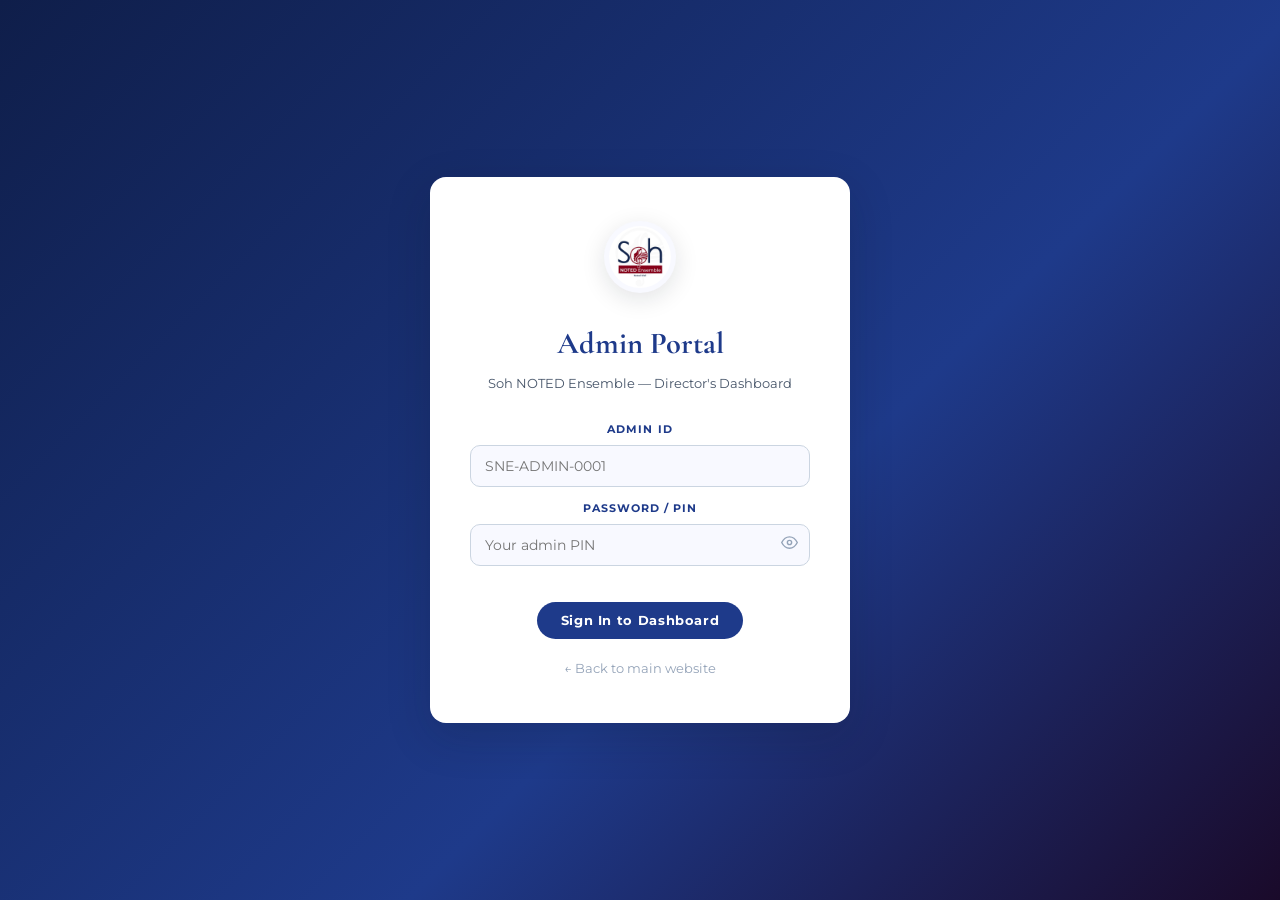
==== admin.html @ e6e6310d "Add full Admin Portal — tickets, members, attendance, messages, settings" ====
<!DOCTYPE html>
<html lang="en">
<head>
<meta charset="UTF-8"/>
<meta name="viewport" content="width=device-width,initial-scale=1.0"/>
<meta name="robots" content="noindex,nofollow"/>
<title>Admin Portal | Soh NOTED Ensemble</title>
<link rel="preconnect" href="https://fonts.googleapis.com"/>
<link rel="preconnect" href="https://fonts.gstatic.com" crossorigin/>
<link href="https://fonts.googleapis.com/css2?family=Cormorant+Garamond:ital,wght@0,400;0,600;0,700;1,400&family=Montserrat:wght@300;400;500;600;700;800&display=swap" rel="stylesheet"/>
<link rel="stylesheet" href="css/admin.css"/>
</head>
<body>

<!-- ══ LOGIN SCREEN ══ -->
<div id="adminLogin" class="adm-login-screen">
  <div class="adm-login-card">
    <img src="images/logo.png" alt="Soh NOTED Ensemble" class="adm-login-logo" onerror="this.style.display='none'"/>
    <h1>Admin Portal</h1>
    <p class="adm-login-sub">Soh NOTED Ensemble — Director's Dashboard</p>
    <form id="adminLoginForm" novalidate autocomplete="off">
      <div class="adm-fg">
        <label for="adminUser">Admin ID</label>
        <input type="text" id="adminUser" placeholder="SNE-ADMIN-0001" autocomplete="off" required/>
      </div>
      <div class="adm-fg" style="position:relative">
        <label for="adminPass">Password / PIN</label>
        <input type="password" id="adminPass" placeholder="Your admin PIN" maxlength="20" required/>
        <button type="button" id="adminPassToggle" class="adm-eye-btn">
          <svg xmlns="http://www.w3.org/2000/svg" width="17" height="17" viewBox="0 0 24 24" fill="none" stroke="currentColor" stroke-width="2" stroke-linecap="round" stroke-linejoin="round"><path d="M1 12s4-8 11-8 11 8 11 8-4 8-11 8-11-8-11-8z"/><circle cx="12" cy="12" r="3"/></svg>
        </button>
      </div>
      <div class="adm-error" id="adminLoginErr"></div>
      <button type="submit" class="adm-btn adm-btn-p">Sign In to Dashboard</button>
    </form>
    <a href="index.html" class="adm-back-link">← Back to main website</a>
  </div>
</div>

<!-- ══ ADMIN DASHBOARD ══ -->
<div id="adminDash" class="adm-dash" style="display:none">

  <!-- SIDEBAR -->
  <aside class="adm-sidebar" id="adminSidebar">
    <div class="adm-sidebar-brand">
      <img src="images/logo.png" alt="SNE" onerror="this.style.display='none'"/>
      <div>
        <span class="adm-brand-name">Soh NOTED</span>
        <span class="adm-brand-tag">Admin Portal</span>
      </div>
    </div>

    <nav class="adm-nav">
      <button class="adm-nav-item active" data-page="pageOverview">
        <svg xmlns="http://www.w3.org/2000/svg" width="18" height="18" viewBox="0 0 24 24" fill="none" stroke="currentColor" stroke-width="2" stroke-linecap="round" stroke-linejoin="round"><rect x="3" y="3" width="7" height="7"/><rect x="14" y="3" width="7" height="7"/><rect x="14" y="14" width="7" height="7"/><rect x="3" y="14" width="7" height="7"/></svg>
        Overview
      </button>
      <button class="adm-nav-item" data-page="pageTickets">
        <svg xmlns="http://www.w3.org/2000/svg" width="18" height="18" viewBox="0 0 24 24" fill="none" stroke="currentColor" stroke-width="2" stroke-linecap="round" stroke-linejoin="round"><path d="M2 9a3 3 0 0 1 0 6v2a2 2 0 0 0 2 2h16a2 2 0 0 0 2-2v-2a3 3 0 0 1 0-6V7a2 2 0 0 0-2-2H4a2 2 0 0 0-2 2Z"/><path d="M13 5v2M13 17v2M13 11v2"/></svg>
        Ticket Orders
      </button>
      <button class="adm-nav-item" data-page="pageConcerts">
        <svg xmlns="http://www.w3.org/2000/svg" width="18" height="18" viewBox="0 0 24 24" fill="none" stroke="currentColor" stroke-width="2" stroke-linecap="round" stroke-linejoin="round"><path d="M9 18V5l12-2v13"/><circle cx="6" cy="18" r="3"/><circle cx="18" cy="16" r="3"/></svg>
        Concerts
      </button>
      <button class="adm-nav-item" data-page="pageMembers">
        <svg xmlns="http://www.w3.org/2000/svg" width="18" height="18" viewBox="0 0 24 24" fill="none" stroke="currentColor" stroke-width="2" stroke-linecap="round" stroke-linejoin="round"><path d="M17 21v-2a4 4 0 0 0-4-4H5a4 4 0 0 0-4 4v2"/><circle cx="9" cy="7" r="4"/><path d="M23 21v-2a4 4 0 0 0-3-3.87M16 3.13a4 4 0 0 1 0 7.75"/></svg>
        Choir Members
      </button>
      <button class="adm-nav-item" data-page="pageAttendance">
        <svg xmlns="http://www.w3.org/2000/svg" width="18" height="18" viewBox="0 0 24 24" fill="none" stroke="currentColor" stroke-width="2" stroke-linecap="round" stroke-linejoin="round"><path d="M22 11.08V12a10 10 0 1 1-5.93-9.14"/><polyline points="22 4 12 14.01 9 11.01"/></svg>
        Attendance
      </button>
      <button class="adm-nav-item" data-page="pageMessages">
        <svg xmlns="http://www.w3.org/2000/svg" width="18" height="18" viewBox="0 0 24 24" fill="none" stroke="currentColor" stroke-width="2" stroke-linecap="round" stroke-linejoin="round"><path d="M21 15a2 2 0 0 1-2 2H7l-4 4V5a2 2 0 0 1 2-2h14a2 2 0 0 1 2 2z"/></svg>
        Messages
        <span class="adm-badge" id="msgBadge" style="display:none">0</span>
      </button>
      <button class="adm-nav-item" data-page="pageSettings">
        <svg xmlns="http://www.w3.org/2000/svg" width="18" height="18" viewBox="0 0 24 24" fill="none" stroke="currentColor" stroke-width="2" stroke-linecap="round" stroke-linejoin="round"><circle cx="12" cy="12" r="3"/><path d="M19.4 15a1.65 1.65 0 0 0 .33 1.82l.06.06a2 2 0 0 1-2.83 2.83l-.06-.06a1.65 1.65 0 0 0-1.82-.33 1.65 1.65 0 0 0-1 1.51V21a2 2 0 0 1-4 0v-.09A1.65 1.65 0 0 0 9 19.4a1.65 1.65 0 0 0-1.82.33l-.06.06a2 2 0 0 1-2.83-2.83l.06-.06A1.65 1.65 0 0 0 4.68 15a1.65 1.65 0 0 0-1.51-1H3a2 2 0 0 1 0-4h.09A1.65 1.65 0 0 0 4.6 9a1.65 1.65 0 0 0-.33-1.82l-.06-.06a2 2 0 0 1 2.83-2.83l.06.06A1.65 1.65 0 0 0 9 4.68a1.65 1.65 0 0 0 1-1.51V3a2 2 0 0 1 4 0v.09a1.65 1.65 0 0 0 1 1.51 1.65 1.65 0 0 0 1.82-.33l.06-.06a2 2 0 0 1 2.83 2.83l-.06.06A1.65 1.65 0 0 0 19.4 9a1.65 1.65 0 0 0 1.51 1H21a2 2 0 0 1 0 4h-.09a1.65 1.65 0 0 0-1.51 1z"/></svg>
        Settings
      </button>
    </nav>

    <button class="adm-logout-btn" id="adminLogout">
      <svg xmlns="http://www.w3.org/2000/svg" width="16" height="16" viewBox="0 0 24 24" fill="none" stroke="currentColor" stroke-width="2" stroke-linecap="round" stroke-linejoin="round"><path d="M9 21H5a2 2 0 0 1-2-2V5a2 2 0 0 1 2-2h4"/><polyline points="16 17 21 12 16 7"/><line x1="21" x2="9" y1="12" y2="12"/></svg>
      Sign Out
    </button>
  </aside>

  <!-- MAIN CONTENT -->
  <main class="adm-main">
    <!-- Top bar -->
    <div class="adm-topbar">
      <button class="adm-menu-tog" id="adminMenuTog">
        <svg xmlns="http://www.w3.org/2000/svg" width="20" height="20" viewBox="0 0 24 24" fill="none" stroke="currentColor" stroke-width="2" stroke-linecap="round" stroke-linejoin="round"><line x1="3" x2="21" y1="12" y2="12"/><line x1="3" x2="21" y1="6" y2="6"/><line x1="3" x2="21" y1="18" y2="18"/></svg>
      </button>
      <div class="adm-topbar-title" id="pageTitle">Overview</div>
      <div class="adm-topbar-right">
        <span class="adm-topbar-user">
          <svg xmlns="http://www.w3.org/2000/svg" width="16" height="16" viewBox="0 0 24 24" fill="none" stroke="currentColor" stroke-width="2" stroke-linecap="round" stroke-linejoin="round"><path d="M20 21v-2a4 4 0 0 0-4-4H8a4 4 0 0 0-4 4v2"/><circle cx="12" cy="7" r="4"/></svg>
          Frederick Owusu Boakye
        </span>
        <a href="index.html" class="adm-btn adm-btn-sm adm-btn-o" target="_blank">View Site</a>
      </div>
    </div>

    <!-- ══ PAGE: OVERVIEW ══ -->
    <div class="adm-page active" id="pageOverview">
      <div class="adm-page-header">
        <h2>Welcome back, <span style="color:var(--adm-crimson)">Frederick</span></h2>
        <p>Here's what's happening with Soh NOTED Ensemble today.</p>
      </div>

      <div class="adm-kpi-grid">
        <div class="adm-kpi adm-kpi-blue">
          <div class="adm-kpi-icon"><svg xmlns="http://www.w3.org/2000/svg" width="22" height="22" viewBox="0 0 24 24" fill="none" stroke="currentColor" stroke-width="2" stroke-linecap="round" stroke-linejoin="round"><path d="M2 9a3 3 0 0 1 0 6v2a2 2 0 0 0 2 2h16a2 2 0 0 0 2-2v-2a3 3 0 0 1 0-6V7a2 2 0 0 0-2-2H4a2 2 0 0 0-2 2Z"/><path d="M13 5v2M13 17v2M13 11v2"/></svg></div>
          <div><span class="adm-kpi-n" id="kpiTickets">0</span><span class="adm-kpi-l">Ticket Orders</span></div>
        </div>
        <div class="adm-kpi adm-kpi-green">
          <div class="adm-kpi-icon"><svg xmlns="http://www.w3.org/2000/svg" width="22" height="22" viewBox="0 0 24 24" fill="none" stroke="currentColor" stroke-width="2" stroke-linecap="round" stroke-linejoin="round"><line x1="12" x2="12" y1="1" y2="23"/><path d="M17 5H9.5a3.5 3.5 0 0 0 0 7h5a3.5 3.5 0 0 1 0 7H6"/></svg></div>
          <div><span class="adm-kpi-n" id="kpiRevenue">GHS 0</span><span class="adm-kpi-l">Total Revenue</span></div>
        </div>
        <div class="adm-kpi adm-kpi-crimson">
          <div class="adm-kpi-icon"><svg xmlns="http://www.w3.org/2000/svg" width="22" height="22" viewBox="0 0 24 24" fill="none" stroke="currentColor" stroke-width="2" stroke-linecap="round" stroke-linejoin="round"><path d="M17 21v-2a4 4 0 0 0-4-4H5a4 4 0 0 0-4 4v2"/><circle cx="9" cy="7" r="4"/><path d="M23 21v-2a4 4 0 0 0-3-3.87M16 3.13a4 4 0 0 1 0 7.75"/></svg></div>
          <div><span class="adm-kpi-n" id="kpiMembers">0</span><span class="adm-kpi-l">Choir Members</span></div>
        </div>
        <div class="adm-kpi adm-kpi-amber">
          <div class="adm-kpi-icon"><svg xmlns="http://www.w3.org/2000/svg" width="22" height="22" viewBox="0 0 24 24" fill="none" stroke="currentColor" stroke-width="2" stroke-linecap="round" stroke-linejoin="round"><path d="M21 15a2 2 0 0 1-2 2H7l-4 4V5a2 2 0 0 1 2-2h14a2 2 0 0 1 2 2z"/></svg></div>
          <div><span class="adm-kpi-n" id="kpiMessages">0</span><span class="adm-kpi-l">New Messages</span></div>
        </div>
        <div class="adm-kpi adm-kpi-blue">
          <div class="adm-kpi-icon"><svg xmlns="http://www.w3.org/2000/svg" width="22" height="22" viewBox="0 0 24 24" fill="none" stroke="currentColor" stroke-width="2" stroke-linecap="round" stroke-linejoin="round"><path d="M22 11.08V12a10 10 0 1 1-5.93-9.14"/><polyline points="22 4 12 14.01 9 11.01"/></svg></div>
          <div><span class="adm-kpi-n" id="kpiActive">0</span><span class="adm-kpi-l">Active Members</span></div>
        </div>
        <div class="adm-kpi adm-kpi-crimson">
          <div class="adm-kpi-icon"><svg xmlns="http://www.w3.org/2000/svg" width="22" height="22" viewBox="0 0 24 24" fill="none" stroke="currentColor" stroke-width="2" stroke-linecap="round" stroke-linejoin="round"><path d="M9 18V5l12-2v13"/><circle cx="6" cy="18" r="3"/><circle cx="18" cy="16" r="3"/></svg></div>
          <div><span class="adm-kpi-n" id="kpiConcerts">3</span><span class="adm-kpi-l">Concerts</span></div>
        </div>
      </div>

      <!-- Recent orders + recent messages side by side -->
      <div class="adm-overview-grid">
        <div class="adm-card">
          <div class="adm-card-head">
            <h4>Recent Ticket Orders</h4>
            <button class="adm-link-btn" onclick="goPage('pageTickets')">View all</button>
          </div>
          <div class="adm-table-wrap">
            <table class="adm-table"><thead><tr><th>Ref</th><th>Name</th><th>Concert</th><th>Tickets</th><th>Amount</th><th>Status</th></tr></thead>
            <tbody id="ovRecentOrders"><tr><td colspan="6" class="adm-empty">No orders yet.</td></tr></tbody></table>
          </div>
        </div>
        <div class="adm-card">
          <div class="adm-card-head">
            <h4>Recent Messages</h4>
            <button class="adm-link-btn" onclick="goPage('pageMessages')">View all</button>
          </div>
          <div id="ovRecentMessages">
            <p class="adm-empty" style="padding:20px">No messages yet.</p>
          </div>
        </div>
      </div>
    </div>

    <!-- ══ PAGE: TICKETS ══ -->
    <div class="adm-page" id="pageTickets">
      <div class="adm-page-header">
        <h2>Ticket Orders</h2>
        <p>All ticket purchases made through the website.</p>
      </div>
      <div class="adm-toolbar">
        <input class="adm-search" type="text" id="ticketSearch" placeholder="Search by name, ref, or concert…"/>
        <select class="adm-select" id="ticketConcertFilter">
          <option value="">All Concerts</option>
          <option>Christmas Carol Concert 2026</option>
          <option>Easter Cantata 2027</option>
          <option>Founders' Night Gala</option>
        </select>
        <select class="adm-select" id="ticketStatusFilter">
          <option value="">All Status</option>
          <option value="paid">Paid</option>
          <option value="pending">Pending</option>
          <option value="cancelled">Cancelled</option>
        </select>
        <button class="adm-btn adm-btn-o adm-btn-sm" id="exportTicketsBtn">Export CSV</button>
      </div>
      <div class="adm-card">
        <div class="adm-table-wrap">
          <table class="adm-table" id="ticketsTable">
            <thead><tr><th>Ref</th><th>Date</th><th>Name</th><th>Email</th><th>Phone</th><th>Concert</th><th>Type</th><th>Qty</th><th>Amount</th><th>Payment</th><th>Status</th><th>Actions</th></tr></thead>
            <tbody id="ticketsBody"><tr><td colspan="12" class="adm-empty">No ticket orders yet. Orders from the website will appear here.</td></tr></tbody>
          </table>
        </div>
      </div>

      <!-- Add manual order -->
      <div class="adm-card" style="margin-top:20px">
        <div class="adm-card-head">
          <h4>Add Manual Order</h4>
          <button class="adm-link-btn" id="toggleManualOrder">+ Add</button>
        </div>
        <div id="manualOrderForm" style="display:none;padding:20px">
          <div class="adm-form-row2">
            <div class="adm-fg"><label>Customer Name</label><input type="text" id="moName" placeholder="Full name"/></div>
            <div class="adm-fg"><label>Phone</label><input type="tel" id="moPhone" placeholder="0XX XXX XXXX"/></div>
          </div>
          <div class="adm-form-row2">
            <div class="adm-fg"><label>Concert</label>
              <select id="moConcert">
                <option>Christmas Carol Concert 2026</option>
                <option>Easter Cantata 2027</option>
                <option>Founders' Night Gala</option>
              </select>
            </div>
            <div class="adm-fg"><label>Ticket Type</label>
              <select id="moType"><option value="student">Student</option><option value="regular">Regular</option><option value="vip">VIP</option></select>
            </div>
          </div>
          <div class="adm-form-row2">
            <div class="adm-fg"><label>Quantity</label><input type="number" id="moQty" value="1" min="1" max="20"/></div>
            <div class="adm-fg"><label>Payment Method</label>
              <select id="moMethod"><option value="momo">Mobile Money</option><option value="paystack">Paystack</option><option value="cash">Cash</option></select>
            </div>
          </div>
          <div class="adm-fg"><label>Notes (optional)</label><input type="text" id="moNotes" placeholder="Any notes…"/></div>
          <div style="display:flex;gap:10px;margin-top:8px">
            <button class="adm-btn adm-btn-p adm-btn-sm" id="saveManualOrder">Save Order</button>
            <button class="adm-btn adm-btn-o adm-btn-sm" id="cancelManualOrder">Cancel</button>
          </div>
        </div>
      </div>
    </div>

    <!-- ══ PAGE: CONCERTS ══ -->
    <div class="adm-page" id="pageConcerts">
      <div class="adm-page-header">
        <h2>Concerts</h2>
        <p>Manage upcoming and past concerts.</p>
      </div>
      <div class="adm-concerts-grid" id="adminConcertsGrid">
        <!-- Rendered by JS -->
      </div>
    </div>

    <!-- ══ PAGE: MEMBERS ══ -->
    <div class="adm-page" id="pageMembers">
      <div class="adm-page-header">
        <h2>Choir Members</h2>
        <p>Manage all registered members of Soh NOTED Ensemble.</p>
      </div>
      <div class="adm-toolbar">
        <input class="adm-search" type="text" id="memberSearch" placeholder="Search name or ID…"/>
        <select class="adm-select" id="memberVoiceFilter">
          <option value="">All Voice Parts</option>
          <option>Soprano</option><option>Mezzo-Soprano</option><option>Alto</option>
          <option>Tenor</option><option>Baritone</option><option>Bass</option>
        </select>
        <select class="adm-select" id="memberStatusFilter">
          <option value="">All Status</option>
          <option value="active">Active</option><option value="inactive">Inactive</option>
        </select>
        <button class="adm-btn adm-btn-p adm-btn-sm" id="addMemberBtn">+ Add Member</button>
      </div>

      <div class="adm-card" id="addMemberFormWrap" style="display:none">
        <div class="adm-card-head"><h4>Add New Member</h4></div>
        <div style="padding:20px">
          <div class="adm-form-row2">
            <div class="adm-fg"><label>Full Name</label><input type="text" id="newMName" placeholder="Full name"/></div>
            <div class="adm-fg"><label>Member ID <small>(auto)</small></label><input type="text" id="newMId" readonly/></div>
          </div>
          <div class="adm-form-row2">
            <div class="adm-fg"><label>Voice Part</label>
              <select id="newMVoice"><option>Soprano</option><option>Mezzo-Soprano</option><option>Alto</option><option>Tenor</option><option>Baritone</option><option>Bass</option><option>Conductor</option><option>Pianist / Accompanist</option></select>
            </div>
            <div class="adm-fg"><label>Role</label>
              <select id="newMRole"><option>Chorister</option><option>Section Leader</option><option>Assistant Director</option><option>Musical Director</option><option>Accompanist</option><option>Secretary</option><option>Treasurer</option><option>Publicity Officer</option></select>
            </div>
          </div>
          <div class="adm-form-row2">
            <div class="adm-fg"><label>Phone</label><input type="tel" id="newMPhone" placeholder="0XX XXX XXXX"/></div>
            <div class="adm-fg"><label>Year Joined</label><input type="number" id="newMYear" placeholder="2024" min="2000" max="2030"/></div>
          </div>
          <div class="adm-fg"><label>Temporary PIN</label><input type="text" id="newMPin" placeholder="4–6 digits" maxlength="6"/></div>
          <div class="adm-error" id="newMemberErr"></div>
          <div style="display:flex;gap:10px;margin-top:8px">
            <button class="adm-btn adm-btn-p adm-btn-sm" id="saveNewMember">Save Member</button>
            <button class="adm-btn adm-btn-o adm-btn-sm" id="cancelNewMember">Cancel</button>
          </div>
        </div>
      </div>

      <div class="adm-card">
        <div class="adm-table-wrap">
          <table class="adm-table">
            <thead><tr><th>ID</th><th>Name</th><th>Voice</th><th>Role</th><th>Phone</th><th>Joined</th><th>Attendance %</th><th>Status</th><th>Actions</th></tr></thead>
            <tbody id="membersBody"><tr><td colspan="9" class="adm-empty">No members yet. Add your first member above.</td></tr></tbody>
          </table>
        </div>
      </div>
    </div>

    <!-- ══ PAGE: ATTENDANCE ══ -->
    <div class="adm-page" id="pageAttendance">
      <div class="adm-page-header">
        <h2>Attendance</h2>
        <p>Create rehearsal sessions, monitor who is present, and view reports.</p>
      </div>

      <div class="adm-att-tabs">
        <button class="adm-att-tab active" data-atab="atSessions">Sessions</button>
        <button class="adm-att-tab" data-atab="atLive">Live Check-in</button>
        <button class="adm-att-tab" data-atab="atReports">Reports</button>
      </div>

      <!-- Sessions -->
      <div class="adm-att-panel active" id="atSessions">
        <div class="adm-toolbar">
          <h4 style="font-family:var(--adm-fd);color:var(--adm-navy)">All Sessions</h4>
          <button class="adm-btn adm-btn-p adm-btn-sm" id="newSesBtn">+ New Session</button>
        </div>
        <div class="adm-card" id="newSesFormCard" style="display:none">
          <div class="adm-card-head"><h4>Create Session</h4></div>
          <div style="padding:20px">
            <div class="adm-form-row2">
              <div class="adm-fg"><label>Title</label><input type="text" id="sesTitleA" placeholder="e.g. Weekly Rehearsal"/></div>
              <div class="adm-fg"><label>Type</label><select id="sesTypeA"><option>Rehearsal</option><option>Concert</option><option>Church Program</option><option>Meeting</option><option>Other</option></select></div>
            </div>
            <div class="adm-form-row3">
              <div class="adm-fg"><label>Date</label><input type="date" id="sesDateA"/></div>
              <div class="adm-fg"><label>Start</label><input type="time" id="sesStartA"/></div>
              <div class="adm-fg"><label>End</label><input type="time" id="sesEndA"/></div>
            </div>
            <div class="adm-fg"><label>Venue</label><input type="text" id="sesVenueA" placeholder="Kumasi, Ashanti Region"/></div>
            <div class="adm-form-row2">
              <div class="adm-fg"><label>Open check-in (mins before start)</label><input type="number" id="sesBeforeA" value="30"/></div>
              <div class="adm-fg"><label>Close check-in (mins after start)</label><input type="number" id="sesAfterA" value="60"/></div>
            </div>
            <div class="adm-fg">
              <label>Session Code (announce at venue only)</label>
              <div class="adm-code-row">
                <span class="adm-big-code" id="sesCodePreview">——</span>
                <button type="button" class="adm-link-btn" id="regenSesCode">Regenerate</button>
              </div>
            </div>
            <div style="display:flex;gap:10px;margin-top:8px">
              <button class="adm-btn adm-btn-p adm-btn-sm" id="saveSesA">Save Session</button>
              <button class="adm-btn adm-btn-o adm-btn-sm" id="cancelSesA">Cancel</button>
            </div>
          </div>
        </div>
        <div class="adm-card">
          <div class="adm-table-wrap">
            <table class="adm-table"><thead><tr><th>Date</th><th>Title</th><th>Type</th><th>Time</th><th>Code</th><th>Present</th><th>Status</th><th>Actions</th></tr></thead>
            <tbody id="sesBodyA"><tr><td colspan="8" class="adm-empty">No sessions created yet.</td></tr></tbody>
          </table>
          </div>
        </div>
      </div>

      <!-- Live -->
      <div class="adm-att-panel" id="atLive">
        <div class="adm-toolbar">
          <h4 style="font-family:var(--adm-fd);color:var(--adm-navy)">Live Attendance</h4>
          <select class="adm-select" id="liveSesSel"><option value="">Select session</option></select>
        </div>
        <div class="adm-live-banner" id="admLiveBanner" style="display:none">
          <div><p class="adm-live-lbl">Session Code</p><p class="adm-live-code" id="admLiveCode">——</p></div>
          <div><p class="adm-live-lbl">Check-in Window</p><p class="adm-live-win" id="admLiveWin">—</p></div>
          <div class="adm-live-pills">
            <span class="adm-pill adm-pill-green" id="admLivePres">0 Present</span>
            <span class="adm-pill adm-pill-amber" id="admLiveExc">0 Excused</span>
            <span class="adm-pill adm-pill-red" id="admLiveAbs">0 Absent</span>
          </div>
        </div>
        <div class="adm-toolbar" style="margin-top:0">
          <input class="adm-search" type="text" id="liveSrchA" placeholder="Search…"/>
          <select class="adm-select" id="liveVoiceA"><option value="">All Voice Parts</option><option>Soprano</option><option>Mezzo-Soprano</option><option>Alto</option><option>Tenor</option><option>Baritone</option><option>Bass</option></select>
        </div>
        <div class="adm-card"><div class="adm-table-wrap">
          <table class="adm-table"><thead><tr><th>ID</th><th>Name</th><th>Voice</th><th>Status</th><th>Time</th><th>Override</th></tr></thead>
          <tbody id="liveBodyA"><tr><td colspan="6" class="adm-empty">Select a session above.</td></tr></tbody></table>
        </div></div>
      </div>

      <!-- Reports -->
      <div class="adm-att-panel" id="atReports">
        <div class="adm-toolbar">
          <h4 style="font-family:var(--adm-fd);color:var(--adm-navy)">Attendance Reports</h4>
          <button class="adm-btn adm-btn-o adm-btn-sm" id="exportAttBtn">Export CSV</button>
        </div>
        <div class="adm-toolbar" style="margin-top:0">
          <input class="adm-search" type="text" id="rptSrchA" placeholder="Search…"/>
          <select class="adm-select" id="rptVoiceA"><option value="">All</option><option>Soprano</option><option>Alto</option><option>Tenor</option><option>Bass</option></select>
          <select class="adm-select" id="rptStatusA"><option value="">All</option><option value="active">Active (≥70%)</option><option value="risk">At Risk</option><option value="inactive">Inactive</option></select>
        </div>
        <div class="adm-card"><div class="adm-table-wrap">
          <table class="adm-table"><thead><tr><th>ID</th><th>Name</th><th>Voice</th><th>Present</th><th>Excused</th><th>Absent</th><th>%</th><th>Status</th></tr></thead>
          <tbody id="rptBodyA"><tr><td colspan="8" class="adm-empty">No data yet.</td></tr></tbody></table>
        </div></div>
      </div>
    </div>

    <!-- ══ PAGE: MESSAGES ══ -->
    <div class="adm-page" id="pageMessages">
      <div class="adm-page-header">
        <h2>Contact Messages</h2>
        <p>Messages sent through the website contact form.</p>
      </div>
      <div class="adm-toolbar">
        <input class="adm-search" type="text" id="msgSearch" placeholder="Search messages…"/>
        <select class="adm-select" id="msgSubjectFilter">
          <option value="">All Subjects</option>
          <option value="tickets">Ticket Enquiry</option>
          <option value="booking">Book Us</option>
          <option value="audition">Audition</option>
          <option value="media">Media / Press</option>
          <option value="other">Other</option>
        </select>
        <select class="adm-select" id="msgReadFilter">
          <option value="">All</option>
          <option value="unread">Unread</option>
          <option value="read">Read</option>
        </select>
      </div>
      <div id="msgList">
        <p class="adm-empty" style="padding:40px;text-align:center">No messages yet. Messages from the contact form will appear here.</p>
      </div>
    </div>

    <!-- ══ PAGE: SETTINGS ══ -->
    <div class="adm-page" id="pageSettings">
      <div class="adm-page-header">
        <h2>Settings</h2>
        <p>Manage your admin account and portal preferences.</p>
      </div>
      <div class="adm-settings-grid">
        <div class="adm-card">
          <div class="adm-card-head"><h4>Change Admin PIN</h4></div>
          <div style="padding:20px">
            <div class="adm-fg"><label>Current PIN</label><input type="password" id="currentPin" placeholder="Current PIN"/></div>
            <div class="adm-fg"><label>New PIN</label><input type="password" id="newPin" placeholder="New PIN (4–20 chars)"/></div>
            <div class="adm-fg"><label>Confirm New PIN</label><input type="password" id="confirmPin" placeholder="Repeat new PIN"/></div>
            <div class="adm-error" id="pinChangeErr"></div>
            <button class="adm-btn adm-btn-p adm-btn-sm" id="savePinBtn">Update PIN</button>
          </div>
        </div>
        <div class="adm-card">
          <div class="adm-card-head"><h4>Concert Ticket Prices</h4></div>
          <div style="padding:20px">
            <p style="font-size:.86rem;color:var(--adm-t600);margin-bottom:16px">Update the prices shown on concert cards. Changes save instantly.</p>
            <div id="priceSettings"><!-- filled by JS --></div>
            <button class="adm-btn adm-btn-p adm-btn-sm" id="savePricesBtn" style="margin-top:12px">Save Prices</button>
          </div>
        </div>
        <div class="adm-card">
          <div class="adm-card-head"><h4>About the Portal</h4></div>
          <div style="padding:20px;font-size:.86rem;color:var(--adm-t600);line-height:1.8">
            <p><strong>Admin ID:</strong> SNE-ADMIN-0001</p>
            <p><strong>Name:</strong> Frederick Owusu Boakye</p>
            <p><strong>Role:</strong> Executive Director</p>
            <p style="margin-top:12px">All data is stored securely in this browser. When you connect a backend server, the data will sync automatically.</p>
            <p style="margin-top:12px"><a href="index.html" style="color:var(--adm-navy);font-weight:600">← Go to main website</a></p>
          </div>
        </div>
      </div>
    </div>

  </main>
</div>

<!-- Message detail modal -->
<div class="adm-modal-bg" id="msgModal">
  <div class="adm-modal">
    <div class="adm-modal-head"><h4 id="msgModalSubject">Message</h4><button class="adm-modal-x" id="msgModalClose">✕</button></div>
    <div class="adm-modal-body" id="msgModalBody"></div>
    <div class="adm-modal-foot">
      <button class="adm-btn adm-btn-o adm-btn-sm" id="msgMarkRead">Mark as Read</button>
      <button class="adm-btn adm-btn-p adm-btn-sm" id="msgReply">Reply by Email</button>
    </div>
  </div>
</div>

<!-- Toast -->
<div class="adm-toast" id="admToast"></div>

<script src="js/admin.js"></script>
</body>
</html>
---- css/admin.css ----
/* =============================================
   Soh NOTED Ensemble — Admin Portal CSS
   ============================================= */
@import url('https://fonts.googleapis.com/css2?family=Cormorant+Garamond:ital,wght@0,400;0,600;0,700;1,400&family=Montserrat:wght@300;400;500;600;700;800&display=swap');

*,*::before,*::after{box-sizing:border-box;margin:0;padding:0}

:root{
  --adm-navy:       #1e3a8a;
  --adm-navy-d:     #0f1e4a;
  --adm-navy-m:     #1d4ed8;
  --adm-crimson:    #be123c;
  --adm-crimson-lt: #e11d48;
  --adm-green:      #15803d;
  --adm-amber:      #b45309;
  --adm-white:      #ffffff;
  --adm-off:        #f8f9ff;
  --adm-g50:        #f1f4ff;
  --adm-g100:       #e2e8f0;
  --adm-g200:       #cbd5e1;
  --adm-t900:       #0f172a;
  --adm-t600:       #475569;
  --adm-t400:       #94a3b8;
  --adm-sh1: 0 2px 10px rgba(15,23,36,.08);
  --adm-sh2: 0 6px 24px rgba(15,23,36,.12);
  --adm-sh3: 0 14px 44px rgba(15,23,36,.18);
  --adm-ease: .25s cubic-bezier(.4,0,.2,1);
  --adm-r: 10px; --adm-rl: 16px;
  --adm-fd: 'Cormorant Garamond',Georgia,serif;
  --adm-fb: 'Montserrat','Segoe UI',Arial,sans-serif;
  --adm-sidebar: 240px;
}

html{scroll-behavior:smooth}
body{font-family:var(--adm-fb);color:var(--adm-t900);background:var(--adm-off);line-height:1.6;-webkit-font-smoothing:antialiased;overflow-x:hidden}
a{text-decoration:none;color:inherit}
ul{list-style:none}
button{font-family:var(--adm-fb);cursor:pointer;border:none;background:none}
input,select,textarea{font-family:var(--adm-fb)}

/* ── LOGIN ── */
.adm-login-screen{
  min-height:100vh;
  background:linear-gradient(135deg,var(--adm-navy-d) 0%,var(--adm-navy) 60%,#1a0a2a 100%);
  display:flex;align-items:center;justify-content:center;padding:20px;
}
.adm-login-card{
  background:#fff;border-radius:var(--adm-rl);padding:44px 40px;
  width:100%;max-width:420px;box-shadow:var(--adm-sh3);text-align:center;
}
.adm-login-logo{width:72px;height:72px;border-radius:50%;background:var(--adm-off);padding:5px;object-fit:contain;margin:0 auto 20px;box-shadow:var(--adm-sh2)}
.adm-login-card h1{font-family:var(--adm-fd);font-size:1.9rem;color:var(--adm-navy);margin-bottom:4px}
.adm-login-sub{font-size:.84rem;color:var(--adm-t600);margin-bottom:28px}
.adm-back-link{display:block;margin-top:20px;font-size:.8rem;color:var(--adm-t400)}
.adm-back-link:hover{color:var(--adm-navy)}
.adm-eye-btn{position:absolute;right:12px;bottom:12px;color:var(--adm-t400);transition:color var(--adm-ease)}
.adm-eye-btn:hover{color:var(--adm-navy)}

/* ── SHARED FORM ── */
.adm-fg{margin-bottom:14px}
.adm-fg label{display:block;font-size:.66rem;font-weight:700;text-transform:uppercase;letter-spacing:.1em;color:var(--adm-navy);margin-bottom:6px}
.adm-fg input,.adm-fg select,.adm-fg textarea{
  width:100%;padding:11px 14px;border:1.5px solid var(--adm-g200);border-radius:var(--adm-r);
  font-family:var(--adm-fb);font-size:.88rem;color:var(--adm-t900);background:var(--adm-off);
  transition:border-color var(--adm-ease);
}
.adm-fg input:focus,.adm-fg select:focus,.adm-fg textarea:focus{outline:none;border-color:var(--adm-navy-m);background:#fff}
.adm-fg textarea{resize:vertical}
.adm-error{font-size:.78rem;color:var(--adm-crimson);min-height:16px;margin:6px 0}
.adm-form-row2{display:grid;grid-template-columns:1fr 1fr;gap:14px}
.adm-form-row3{display:grid;grid-template-columns:1fr 1fr 1fr;gap:14px}

/* ── BUTTONS ── */
.adm-btn{
  display:inline-flex;align-items:center;gap:8px;
  padding:11px 24px;border-radius:50px;
  font-family:var(--adm-fb);font-size:.8rem;font-weight:700;letter-spacing:.05em;
  transition:all var(--adm-ease);white-space:nowrap;
}
.adm-btn-p{background:var(--adm-navy);color:#fff}
.adm-btn-p:hover{background:var(--adm-navy-m);box-shadow:0 6px 18px rgba(29,78,216,.3);transform:translateY(-1px)}
.adm-btn-o{background:transparent;color:var(--adm-navy);border:2px solid var(--adm-navy)}
.adm-btn-o:hover{background:var(--adm-navy);color:#fff;transform:translateY(-1px)}
.adm-btn-danger{background:var(--adm-crimson);color:#fff;border:2px solid var(--adm-crimson)}
.adm-btn-danger:hover{background:var(--adm-crimson-lt);transform:translateY(-1px)}
.adm-btn-sm{padding:8px 18px;font-size:.76rem}
.adm-btn-green{background:var(--adm-green);color:#fff}
.adm-btn-green:hover{opacity:.88}
.adm-link-btn{font-size:.78rem;font-weight:700;color:var(--adm-navy-m);text-decoration:underline;cursor:pointer;background:none;border:none;padding:0}
.adm-link-btn:hover{color:var(--adm-crimson)}

/* ── DASHBOARD LAYOUT ── */
.adm-dash{display:flex;min-height:100vh}

.adm-sidebar{
  width:var(--adm-sidebar);flex-shrink:0;
  background:var(--adm-navy-d);
  display:flex;flex-direction:column;
  position:fixed;top:0;left:0;bottom:0;z-index:200;
  transition:transform var(--adm-ease);
  overflow-y:auto;
}

.adm-sidebar-brand{
  display:flex;align-items:center;gap:10px;
  padding:20px 18px 18px;border-bottom:1px solid rgba(255,255,255,.08);
}
.adm-sidebar-brand img{width:38px;height:38px;border-radius:50%;background:#fff;padding:2px;object-fit:contain}
.adm-brand-name{display:block;font-family:var(--adm-fd);font-size:.98rem;font-weight:700;color:#fff}
.adm-brand-tag {display:block;font-size:.58rem;color:rgba(255,255,255,.4);letter-spacing:.08em;margin-top:2px}

.adm-nav{display:flex;flex-direction:column;gap:2px;padding:14px 10px;flex:1}
.adm-nav-item{
  display:flex;align-items:center;gap:11px;
  padding:10px 14px;border-radius:var(--adm-r);
  font-size:.8rem;font-weight:600;color:rgba(255,255,255,.65);
  transition:all var(--adm-ease);position:relative;text-align:left;
}
.adm-nav-item:hover{color:#fff;background:rgba(255,255,255,.08)}
.adm-nav-item.active{color:#fff;background:rgba(255,255,255,.12)}
.adm-nav-item.active::before{content:'';position:absolute;left:0;top:4px;bottom:4px;width:3px;background:var(--adm-crimson);border-radius:0 2px 2px 0}
.adm-badge{background:var(--adm-crimson);color:#fff;font-size:.62rem;font-weight:700;padding:2px 7px;border-radius:50px;margin-left:auto}

.adm-logout-btn{
  display:flex;align-items:center;gap:10px;
  padding:14px 18px;font-size:.8rem;font-weight:600;
  color:rgba(255,255,255,.45);border-top:1px solid rgba(255,255,255,.08);
  transition:color var(--adm-ease);
}
.adm-logout-btn:hover{color:#fff}

.adm-main{
  margin-left:var(--adm-sidebar);
  flex:1;min-height:100vh;
  display:flex;flex-direction:column;
}

/* Topbar */
.adm-topbar{
  position:sticky;top:0;z-index:100;
  background:#fff;border-bottom:1px solid var(--adm-g100);
  display:flex;align-items:center;gap:14px;
  padding:0 28px;height:60px;box-shadow:var(--adm-sh1);
}
.adm-menu-tog{color:var(--adm-t600);display:none;padding:6px}
.adm-topbar-title{font-family:var(--adm-fd);font-size:1.2rem;font-weight:700;color:var(--adm-navy);flex:1}
.adm-topbar-right{display:flex;align-items:center;gap:14px}
.adm-topbar-user{font-size:.8rem;color:var(--adm-t600);display:flex;align-items:center;gap:6px}

/* Pages */
.adm-page{display:none;padding:28px}
.adm-page.active{display:block}
.adm-page-header{margin-bottom:24px}
.adm-page-header h2{font-family:var(--adm-fd);font-size:1.9rem;font-weight:700;color:var(--adm-navy);margin-bottom:4px}
.adm-page-header p{font-size:.88rem;color:var(--adm-t600)}

/* KPI Grid */
.adm-kpi-grid{display:grid;grid-template-columns:repeat(auto-fill,minmax(185px,1fr));gap:16px;margin-bottom:28px}
.adm-kpi{
  background:#fff;border-radius:var(--adm-rl);padding:20px;
  border:1px solid var(--adm-g100);box-shadow:var(--adm-sh1);
  display:flex;align-items:center;gap:14px;
  border-left:4px solid transparent;
}
.adm-kpi-blue   {border-left-color:var(--adm-navy-m)}
.adm-kpi-green  {border-left-color:var(--adm-green)}
.adm-kpi-crimson{border-left-color:var(--adm-crimson)}
.adm-kpi-amber  {border-left-color:var(--adm-amber)}
.adm-kpi-icon{
  width:48px;height:48px;border-radius:var(--adm-r);
  display:flex;align-items:center;justify-content:center;flex-shrink:0;color:#fff;
}
.adm-kpi-blue   .adm-kpi-icon{background:linear-gradient(135deg,var(--adm-navy),var(--adm-navy-m))}
.adm-kpi-green  .adm-kpi-icon{background:linear-gradient(135deg,#166534,var(--adm-green))}
.adm-kpi-crimson.adm-kpi-icon,.adm-kpi-crimson .adm-kpi-icon{background:linear-gradient(135deg,#9f1239,var(--adm-crimson))}
.adm-kpi-amber  .adm-kpi-icon{background:linear-gradient(135deg,#92400e,var(--adm-amber))}
.adm-kpi-n{display:block;font-family:var(--adm-fd);font-size:1.8rem;font-weight:700;color:var(--adm-navy);line-height:1}
.adm-kpi-l{font-size:.7rem;color:var(--adm-t400);margin-top:3px;display:block}

/* Overview grid */
.adm-overview-grid{display:grid;grid-template-columns:1.6fr 1fr;gap:20px}

/* Cards */
.adm-card{background:#fff;border-radius:var(--adm-rl);border:1px solid var(--adm-g100);box-shadow:var(--adm-sh1);overflow:hidden;margin-bottom:16px}
.adm-card-head{padding:16px 20px;border-bottom:1px solid var(--adm-g100);display:flex;align-items:center;justify-content:space-between}
.adm-card-head h4{font-family:var(--adm-fd);font-size:1.1rem;font-weight:700;color:var(--adm-navy)}

/* Toolbar */
.adm-toolbar{display:flex;align-items:center;gap:10px;flex-wrap:wrap;margin-bottom:16px}
.adm-search{flex:1;min-width:160px;padding:9px 13px;border:1.5px solid var(--adm-g200);border-radius:var(--adm-r);font-family:var(--adm-fb);font-size:.84rem;color:var(--adm-t900);transition:border-color var(--adm-ease)}
.adm-search:focus{outline:none;border-color:var(--adm-navy-m)}
.adm-select{padding:9px 13px;border:1.5px solid var(--adm-g200);border-radius:var(--adm-r);font-family:var(--adm-fb);font-size:.84rem;color:var(--adm-t900);background:#fff;transition:border-color var(--adm-ease)}
.adm-select:focus{outline:none;border-color:var(--adm-navy-m)}

/* Table */
.adm-table-wrap{overflow-x:auto}
.adm-table{width:100%;border-collapse:collapse;font-size:.82rem}
.adm-table thead th{background:var(--adm-navy-d);color:rgba(255,255,255,.85);padding:11px 13px;text-align:left;font-size:.64rem;font-weight:700;text-transform:uppercase;letter-spacing:.08em;white-space:nowrap}
.adm-table tbody td{padding:10px 13px;border-bottom:1px solid var(--adm-g50);color:var(--adm-t600);vertical-align:middle}
.adm-table tbody tr:last-child td{border-bottom:none}
.adm-table tbody tr:hover{background:var(--adm-g50)}
.adm-empty{text-align:center;color:var(--adm-t400);padding:32px!important;font-style:italic}

/* Pills */
.adm-pill{padding:3px 10px;border-radius:50px;font-size:.68rem;font-weight:700;white-space:nowrap}
.adm-pill-green {background:#dcfce7;color:#166534}
.adm-pill-amber {background:#fef3c7;color:#92400e}
.adm-pill-red   {background:#ffe4e6;color:#9f1239}
.adm-pill-blue  {background:#dbeafe;color:#1e3a8a}
.adm-pill-gray  {background:var(--adm-g100);color:var(--adm-t600)}

/* Concerts grid */
.adm-concerts-grid{display:grid;grid-template-columns:repeat(auto-fill,minmax(320px,1fr));gap:20px}
.adm-concert-card{background:#fff;border-radius:var(--adm-rl);border:1px solid var(--adm-g100);box-shadow:var(--adm-sh1);overflow:hidden}
.adm-cc-head{background:linear-gradient(135deg,var(--adm-navy) 0%,var(--adm-navy-m) 100%);color:#fff;padding:16px 20px}
.adm-cc-head h4{font-family:var(--adm-fd);font-size:1.2rem;margin-bottom:4px}
.adm-cc-head p{font-size:.78rem;opacity:.7}
.adm-cc-body{padding:18px 20px}
.adm-cc-row{display:flex;justify-content:space-between;font-size:.82rem;color:var(--adm-t600);margin-bottom:7px;padding-bottom:7px;border-bottom:1px solid var(--adm-g50)}
.adm-cc-row:last-child{border-bottom:none;margin-bottom:0}
.adm-cc-row span:last-child{font-weight:700;color:var(--adm-t900)}

/* Messages */
.adm-msg-item{
  background:#fff;border-radius:var(--adm-r);border:1px solid var(--adm-g100);
  padding:16px 20px;margin-bottom:10px;cursor:pointer;
  transition:box-shadow var(--adm-ease),border-color var(--adm-ease);
  display:flex;align-items:flex-start;gap:14px;
}
.adm-msg-item:hover{box-shadow:var(--adm-sh2);border-color:var(--adm-navy-m)}
.adm-msg-item.unread{border-left:4px solid var(--adm-navy)}
.adm-msg-avatar{width:40px;height:40px;border-radius:50%;background:linear-gradient(135deg,var(--adm-navy),var(--adm-navy-m));color:#fff;font-family:var(--adm-fd);font-size:.9rem;font-weight:700;display:flex;align-items:center;justify-content:center;flex-shrink:0}
.adm-msg-content{flex:1}
.adm-msg-name{font-weight:700;font-size:.88rem;color:var(--adm-t900)}
.adm-msg-subject{font-size:.78rem;color:var(--adm-t600);margin:2px 0}
.adm-msg-preview{font-size:.78rem;color:var(--adm-t400);white-space:nowrap;overflow:hidden;text-overflow:ellipsis;max-width:400px}
.adm-msg-meta{text-align:right;flex-shrink:0}
.adm-msg-time{font-size:.72rem;color:var(--adm-t400)}
.adm-unread-dot{width:8px;height:8px;border-radius:50%;background:var(--adm-crimson);display:block;margin:4px 0 0 auto}

/* Attendance tabs */
.adm-att-tabs{display:flex;gap:2px;border-bottom:2px solid var(--adm-g100);margin-bottom:20px}
.adm-att-tab{padding:9px 20px;font-size:.8rem;font-weight:700;color:var(--adm-t400);border-bottom:3px solid transparent;margin-bottom:-2px;transition:all var(--adm-ease);white-space:nowrap}
.adm-att-tab.active,.adm-att-tab:hover{color:var(--adm-navy);border-bottom-color:var(--adm-crimson)}
.adm-att-panel{display:none}
.adm-att-panel.active{display:block}

/* Live banner */
.adm-live-banner{background:linear-gradient(135deg,var(--adm-navy-d),var(--adm-navy));color:#fff;border-radius:var(--adm-rl);padding:18px 22px;margin-bottom:14px;display:flex;align-items:center;gap:28px;flex-wrap:wrap}
.adm-live-lbl{font-size:.64rem;text-transform:uppercase;letter-spacing:.1em;color:rgba(255,255,255,.45);margin-bottom:3px}
.adm-live-code{font-family:var(--adm-fd);font-size:2rem;font-weight:700;letter-spacing:.2em}
.adm-live-win{font-size:.82rem;color:rgba(255,255,255,.75)}
.adm-live-pills{display:flex;gap:8px;flex-wrap:wrap;margin-left:auto}

/* Code */
.adm-code-row{display:flex;align-items:center;gap:14px;margin-top:4px}
.adm-big-code{font-family:var(--adm-fd);font-size:2rem;font-weight:700;color:var(--adm-navy);letter-spacing:.22em;background:var(--adm-g50);border:2px dashed var(--adm-navy);padding:8px 16px;border-radius:var(--adm-r)}

/* Settings */
.adm-settings-grid{display:grid;grid-template-columns:1fr 1fr;gap:20px}

/* Modal */
.adm-modal-bg{position:fixed;inset:0;background:rgba(0,0,0,.55);z-index:2000;display:flex;align-items:center;justify-content:center;padding:20px;opacity:0;pointer-events:none;transition:opacity var(--adm-ease);backdrop-filter:blur(4px)}
.adm-modal-bg.open{opacity:1;pointer-events:all}
.adm-modal{background:#fff;border-radius:16px;width:100%;max-width:560px;max-height:85vh;overflow-y:auto;box-shadow:0 24px 64px rgba(0,0,0,.25);transform:translateY(20px) scale(.97);transition:transform .3s var(--adm-ease)}
.adm-modal-bg.open .adm-modal{transform:translateY(0) scale(1)}
.adm-modal-head{background:var(--adm-navy);color:#fff;padding:18px 22px;border-radius:16px 16px 0 0;display:flex;align-items:center;justify-content:space-between;position:sticky;top:0}
.adm-modal-head h4{font-family:var(--adm-fd);font-size:1.2rem}
.adm-modal-x{background:rgba(255,255,255,.15);color:#fff;width:30px;height:30px;border-radius:50%;display:flex;align-items:center;justify-content:center;font-size:.9rem;cursor:pointer;transition:background var(--adm-ease)}
.adm-modal-x:hover{background:rgba(255,255,255,.28)}
.adm-modal-body{padding:20px 22px}
.adm-modal-foot{padding:0 22px 18px;display:flex;gap:10px}

/* Toast */
.adm-toast{position:fixed;bottom:24px;left:50%;transform:translateX(-50%) translateY(80px);background:var(--adm-navy-d);color:#fff;padding:12px 24px;border-radius:50px;font-family:var(--adm-fb);font-size:.82rem;font-weight:600;z-index:3000;transition:transform .4s cubic-bezier(.34,1.56,.64,1);box-shadow:0 8px 28px rgba(0,0,0,.2);white-space:nowrap}
.adm-toast.show{transform:translateX(-50%) translateY(0)}
.adm-toast.success{background:#166534}
.adm-toast.error  {background:#9f1239}
.adm-toast.warn   {background:#92400e}

/* Responsive */
@media(max-width:1024px){
  .adm-overview-grid{grid-template-columns:1fr}
  .adm-settings-grid{grid-template-columns:1fr}
}
@media(max-width:768px){
  :root{--adm-sidebar:260px}
  .adm-sidebar{transform:translateX(-100%)}
  .adm-sidebar.open{transform:translateX(0)}
  .adm-main{margin-left:0}
  .adm-menu-tog{display:block}
  .adm-topbar{padding:0 16px}
  .adm-page{padding:16px}
  .adm-kpi-grid{grid-template-columns:1fr 1fr}
  .adm-form-row2,.adm-form-row3{grid-template-columns:1fr}
  .adm-live-banner{flex-direction:column;gap:12px}
  .adm-live-pills{margin-left:0}
  .adm-overview-grid{grid-template-columns:1fr}
  .adm-topbar-user{display:none}
}
@media(max-width:480px){
  .adm-kpi-grid{grid-template-columns:1fr}
  .adm-concerts-grid{grid-template-columns:1fr}
}
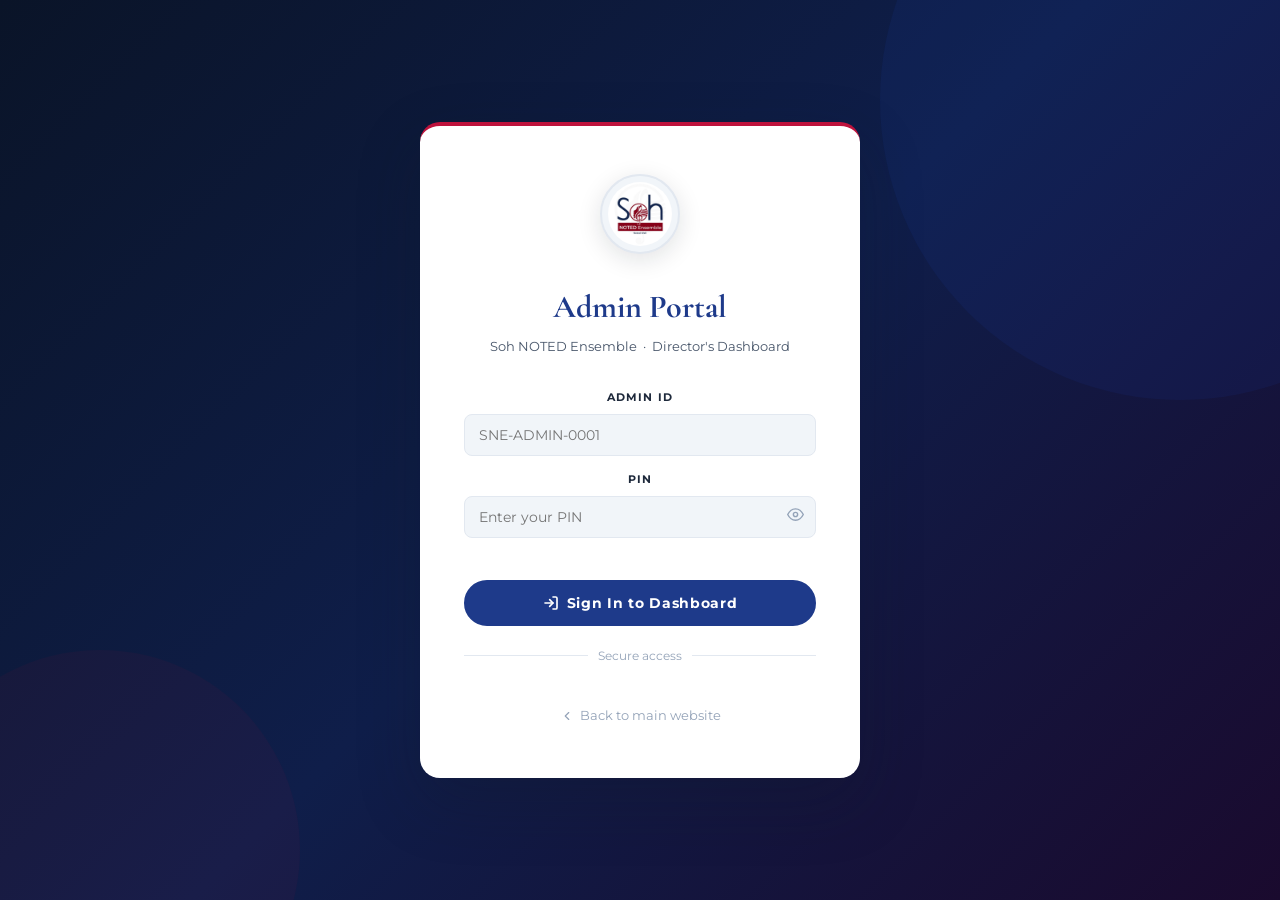
==== commit f1b82f23: "Admin portal professional redesign — polished sidebar, premium layout, clean CSS" ====
--- a/admin.html
+++ b/admin.html
@@ -12,36 +12,51 @@
 </head>
 <body>
 
-<!-- ══ LOGIN SCREEN ══ -->
+<!-- ══════════════════════════════
+     LOGIN SCREEN
+══════════════════════════════ -->
 <div id="adminLogin" class="adm-login-screen">
   <div class="adm-login-card">
     <img src="images/logo.png" alt="Soh NOTED Ensemble" class="adm-login-logo" onerror="this.style.display='none'"/>
     <h1>Admin Portal</h1>
-    <p class="adm-login-sub">Soh NOTED Ensemble — Director's Dashboard</p>
+    <p class="adm-login-sub">Soh NOTED Ensemble &nbsp;·&nbsp; Director's Dashboard</p>
+
     <form id="adminLoginForm" novalidate autocomplete="off">
       <div class="adm-fg">
         <label for="adminUser">Admin ID</label>
         <input type="text" id="adminUser" placeholder="SNE-ADMIN-0001" autocomplete="off" required/>
       </div>
       <div class="adm-fg" style="position:relative">
-        <label for="adminPass">Password / PIN</label>
-        <input type="password" id="adminPass" placeholder="Your admin PIN" maxlength="20" required/>
+        <label for="adminPass">PIN</label>
+        <input type="password" id="adminPass" placeholder="Enter your PIN" maxlength="20" required style="padding-right:44px"/>
         <button type="button" id="adminPassToggle" class="adm-eye-btn">
           <svg xmlns="http://www.w3.org/2000/svg" width="17" height="17" viewBox="0 0 24 24" fill="none" stroke="currentColor" stroke-width="2" stroke-linecap="round" stroke-linejoin="round"><path d="M1 12s4-8 11-8 11 8 11 8-4 8-11 8-11-8-11-8z"/><circle cx="12" cy="12" r="3"/></svg>
         </button>
       </div>
       <div class="adm-error" id="adminLoginErr"></div>
-      <button type="submit" class="adm-btn adm-btn-p">Sign In to Dashboard</button>
+      <button type="submit" class="adm-btn adm-btn-p adm-btn-lg" style="width:100%;justify-content:center;margin-top:4px">
+        <svg xmlns="http://www.w3.org/2000/svg" width="16" height="16" viewBox="0 0 24 24" fill="none" stroke="currentColor" stroke-width="2.5" stroke-linecap="round" stroke-linejoin="round"><path d="M15 3h4a2 2 0 0 1 2 2v14a2 2 0 0 1-2 2h-4"/><polyline points="10 17 15 12 10 7"/><line x1="15" x2="3" y1="12" y2="12"/></svg>
+        Sign In to Dashboard
+      </button>
     </form>
-    <a href="index.html" class="adm-back-link">← Back to main website</a>
+
+    <div class="adm-login-divider">Secure access</div>
+    <a href="index.html" class="adm-back-link">
+      <svg xmlns="http://www.w3.org/2000/svg" width="14" height="14" viewBox="0 0 24 24" fill="none" stroke="currentColor" stroke-width="2" stroke-linecap="round" stroke-linejoin="round"><path d="m15 18-6-6 6-6"/></svg>
+      Back to main website
+    </a>
   </div>
 </div>
 
-<!-- ══ ADMIN DASHBOARD ══ -->
+<!-- ══════════════════════════════
+     ADMIN DASHBOARD
+══════════════════════════════ -->
 <div id="adminDash" class="adm-dash" style="display:none">
 
-  <!-- SIDEBAR -->
+  <!-- ── SIDEBAR ── -->
   <aside class="adm-sidebar" id="adminSidebar">
+
+    <!-- Brand -->
     <div class="adm-sidebar-brand">
       <img src="images/logo.png" alt="SNE" onerror="this.style.display='none'"/>
       <div>
@@ -50,66 +65,100 @@
       </div>
     </div>
 
+    <!-- Navigation -->
     <nav class="adm-nav">
+      <span class="adm-nav-section">Main</span>
+
       <button class="adm-nav-item active" data-page="pageOverview">
-        <svg xmlns="http://www.w3.org/2000/svg" width="18" height="18" viewBox="0 0 24 24" fill="none" stroke="currentColor" stroke-width="2" stroke-linecap="round" stroke-linejoin="round"><rect x="3" y="3" width="7" height="7"/><rect x="14" y="3" width="7" height="7"/><rect x="14" y="14" width="7" height="7"/><rect x="3" y="14" width="7" height="7"/></svg>
+        <svg xmlns="http://www.w3.org/2000/svg" width="17" height="17" viewBox="0 0 24 24" fill="none" stroke="currentColor" stroke-width="2" stroke-linecap="round" stroke-linejoin="round"><rect x="3" y="3" width="7" height="7" rx="1"/><rect x="14" y="3" width="7" height="7" rx="1"/><rect x="14" y="14" width="7" height="7" rx="1"/><rect x="3" y="14" width="7" height="7" rx="1"/></svg>
         Overview
       </button>
+
       <button class="adm-nav-item" data-page="pageTickets">
-        <svg xmlns="http://www.w3.org/2000/svg" width="18" height="18" viewBox="0 0 24 24" fill="none" stroke="currentColor" stroke-width="2" stroke-linecap="round" stroke-linejoin="round"><path d="M2 9a3 3 0 0 1 0 6v2a2 2 0 0 0 2 2h16a2 2 0 0 0 2-2v-2a3 3 0 0 1 0-6V7a2 2 0 0 0-2-2H4a2 2 0 0 0-2 2Z"/><path d="M13 5v2M13 17v2M13 11v2"/></svg>
+        <svg xmlns="http://www.w3.org/2000/svg" width="17" height="17" viewBox="0 0 24 24" fill="none" stroke="currentColor" stroke-width="2" stroke-linecap="round" stroke-linejoin="round"><path d="M2 9a3 3 0 0 1 0 6v2a2 2 0 0 0 2 2h16a2 2 0 0 0 2-2v-2a3 3 0 0 1 0-6V7a2 2 0 0 0-2-2H4a2 2 0 0 0-2 2Z"/><path d="M13 5v2M13 17v2M13 11v2"/></svg>
         Ticket Orders
       </button>
+
       <button class="adm-nav-item" data-page="pageConcerts">
-        <svg xmlns="http://www.w3.org/2000/svg" width="18" height="18" viewBox="0 0 24 24" fill="none" stroke="currentColor" stroke-width="2" stroke-linecap="round" stroke-linejoin="round"><path d="M9 18V5l12-2v13"/><circle cx="6" cy="18" r="3"/><circle cx="18" cy="16" r="3"/></svg>
+        <svg xmlns="http://www.w3.org/2000/svg" width="17" height="17" viewBox="0 0 24 24" fill="none" stroke="currentColor" stroke-width="2" stroke-linecap="round" stroke-linejoin="round"><path d="M9 18V5l12-2v13"/><circle cx="6" cy="18" r="3"/><circle cx="18" cy="16" r="3"/></svg>
         Concerts
       </button>
-      <button class="adm-nav-item" data-page="pageMembers">
-        <svg xmlns="http://www.w3.org/2000/svg" width="18" height="18" viewBox="0 0 24 24" fill="none" stroke="currentColor" stroke-width="2" stroke-linecap="round" stroke-linejoin="round"><path d="M17 21v-2a4 4 0 0 0-4-4H5a4 4 0 0 0-4 4v2"/><circle cx="9" cy="7" r="4"/><path d="M23 21v-2a4 4 0 0 0-3-3.87M16 3.13a4 4 0 0 1 0 7.75"/></svg>
-        Choir Members
-      </button>
-      <button class="adm-nav-item" data-page="pageAttendance">
-        <svg xmlns="http://www.w3.org/2000/svg" width="18" height="18" viewBox="0 0 24 24" fill="none" stroke="currentColor" stroke-width="2" stroke-linecap="round" stroke-linejoin="round"><path d="M22 11.08V12a10 10 0 1 1-5.93-9.14"/><polyline points="22 4 12 14.01 9 11.01"/></svg>
-        Attendance
-      </button>
+
       <button class="adm-nav-item" data-page="pageMessages">
-        <svg xmlns="http://www.w3.org/2000/svg" width="18" height="18" viewBox="0 0 24 24" fill="none" stroke="currentColor" stroke-width="2" stroke-linecap="round" stroke-linejoin="round"><path d="M21 15a2 2 0 0 1-2 2H7l-4 4V5a2 2 0 0 1 2-2h14a2 2 0 0 1 2 2z"/></svg>
+        <svg xmlns="http://www.w3.org/2000/svg" width="17" height="17" viewBox="0 0 24 24" fill="none" stroke="currentColor" stroke-width="2" stroke-linecap="round" stroke-linejoin="round"><path d="M21 15a2 2 0 0 1-2 2H7l-4 4V5a2 2 0 0 1 2-2h14a2 2 0 0 1 2 2z"/></svg>
         Messages
         <span class="adm-badge" id="msgBadge" style="display:none">0</span>
       </button>
+
+      <span class="adm-nav-section">Ensemble</span>
+
+      <button class="adm-nav-item" data-page="pageMembers">
+        <svg xmlns="http://www.w3.org/2000/svg" width="17" height="17" viewBox="0 0 24 24" fill="none" stroke="currentColor" stroke-width="2" stroke-linecap="round" stroke-linejoin="round"><path d="M17 21v-2a4 4 0 0 0-4-4H5a4 4 0 0 0-4 4v2"/><circle cx="9" cy="7" r="4"/><path d="M23 21v-2a4 4 0 0 0-3-3.87M16 3.13a4 4 0 0 1 0 7.75"/></svg>
+        Choir Members
+      </button>
+
+      <button class="adm-nav-item" data-page="pageAttendance">
+        <svg xmlns="http://www.w3.org/2000/svg" width="17" height="17" viewBox="0 0 24 24" fill="none" stroke="currentColor" stroke-width="2" stroke-linecap="round" stroke-linejoin="round"><path d="M22 11.08V12a10 10 0 1 1-5.93-9.14"/><polyline points="22 4 12 14.01 9 11.01"/></svg>
+        Attendance
+      </button>
+
+      <span class="adm-nav-section">System</span>
+
       <button class="adm-nav-item" data-page="pageSettings">
-        <svg xmlns="http://www.w3.org/2000/svg" width="18" height="18" viewBox="0 0 24 24" fill="none" stroke="currentColor" stroke-width="2" stroke-linecap="round" stroke-linejoin="round"><circle cx="12" cy="12" r="3"/><path d="M19.4 15a1.65 1.65 0 0 0 .33 1.82l.06.06a2 2 0 0 1-2.83 2.83l-.06-.06a1.65 1.65 0 0 0-1.82-.33 1.65 1.65 0 0 0-1 1.51V21a2 2 0 0 1-4 0v-.09A1.65 1.65 0 0 0 9 19.4a1.65 1.65 0 0 0-1.82.33l-.06.06a2 2 0 0 1-2.83-2.83l.06-.06A1.65 1.65 0 0 0 4.68 15a1.65 1.65 0 0 0-1.51-1H3a2 2 0 0 1 0-4h.09A1.65 1.65 0 0 0 4.6 9a1.65 1.65 0 0 0-.33-1.82l-.06-.06a2 2 0 0 1 2.83-2.83l.06.06A1.65 1.65 0 0 0 9 4.68a1.65 1.65 0 0 0 1-1.51V3a2 2 0 0 1 4 0v.09a1.65 1.65 0 0 0 1 1.51 1.65 1.65 0 0 0 1.82-.33l.06-.06a2 2 0 0 1 2.83 2.83l-.06.06A1.65 1.65 0 0 0 19.4 9a1.65 1.65 0 0 0 1.51 1H21a2 2 0 0 1 0 4h-.09a1.65 1.65 0 0 0-1.51 1z"/></svg>
+        <svg xmlns="http://www.w3.org/2000/svg" width="17" height="17" viewBox="0 0 24 24" fill="none" stroke="currentColor" stroke-width="2" stroke-linecap="round" stroke-linejoin="round"><circle cx="12" cy="12" r="3"/><path d="M19.4 15a1.65 1.65 0 0 0 .33 1.82l.06.06a2 2 0 0 1-2.83 2.83l-.06-.06a1.65 1.65 0 0 0-1.82-.33 1.65 1.65 0 0 0-1 1.51V21a2 2 0 0 1-4 0v-.09A1.65 1.65 0 0 0 9 19.4a1.65 1.65 0 0 0-1.82.33l-.06.06a2 2 0 0 1-2.83-2.83l.06-.06A1.65 1.65 0 0 0 4.68 15a1.65 1.65 0 0 0-1.51-1H3a2 2 0 0 1 0-4h.09A1.65 1.65 0 0 0 4.6 9a1.65 1.65 0 0 0-.33-1.82l-.06-.06a2 2 0 0 1 2.83-2.83l.06.06A1.65 1.65 0 0 0 9 4.68a1.65 1.65 0 0 0 1-1.51V3a2 2 0 0 1 4 0v.09a1.65 1.65 0 0 0 1 1.51 1.65 1.65 0 0 0 1.82-.33l.06-.06a2 2 0 0 1 2.83 2.83l-.06.06A1.65 1.65 0 0 0 19.4 9a1.65 1.65 0 0 0 1.51 1H21a2 2 0 0 1 0 4h-.09a1.65 1.65 0 0 0-1.51 1z"/></svg>
         Settings
       </button>
     </nav>
 
-    <button class="adm-logout-btn" id="adminLogout">
-      <svg xmlns="http://www.w3.org/2000/svg" width="16" height="16" viewBox="0 0 24 24" fill="none" stroke="currentColor" stroke-width="2" stroke-linecap="round" stroke-linejoin="round"><path d="M9 21H5a2 2 0 0 1-2-2V5a2 2 0 0 1 2-2h4"/><polyline points="16 17 21 12 16 7"/><line x1="21" x2="9" y1="12" y2="12"/></svg>
-      Sign Out
-    </button>
+    <!-- Footer -->
+    <div class="adm-sidebar-footer">
+      <button class="adm-logout-btn" id="adminLogout">
+        <svg xmlns="http://www.w3.org/2000/svg" width="16" height="16" viewBox="0 0 24 24" fill="none" stroke="currentColor" stroke-width="2" stroke-linecap="round" stroke-linejoin="round"><path d="M9 21H5a2 2 0 0 1-2-2V5a2 2 0 0 1 2-2h4"/><polyline points="16 17 21 12 16 7"/><line x1="21" x2="9" y1="12" y2="12"/></svg>
+        Sign Out
+      </button>
+    </div>
   </aside>
 
-  <!-- MAIN CONTENT -->
+  <!-- Mobile overlay -->
+  <div id="sidebarOverlay" style="display:none;position:fixed;inset:0;background:rgba(0,0,0,.5);z-index:299;backdrop-filter:blur(2px)" onclick="document.getElementById('adminSidebar').classList.remove('open');this.style.display='none'"></div>
+
+  <!-- ── MAIN ── -->
   <main class="adm-main">
+
     <!-- Top bar -->
     <div class="adm-topbar">
-      <button class="adm-menu-tog" id="adminMenuTog">
-        <svg xmlns="http://www.w3.org/2000/svg" width="20" height="20" viewBox="0 0 24 24" fill="none" stroke="currentColor" stroke-width="2" stroke-linecap="round" stroke-linejoin="round"><line x1="3" x2="21" y1="12" y2="12"/><line x1="3" x2="21" y1="6" y2="6"/><line x1="3" x2="21" y1="18" y2="18"/></svg>
-      </button>
-      <div class="adm-topbar-title" id="pageTitle">Overview</div>
+      <div class="adm-topbar-left">
+        <button class="adm-menu-tog" id="adminMenuTog">
+          <svg xmlns="http://www.w3.org/2000/svg" width="20" height="20" viewBox="0 0 24 24" fill="none" stroke="currentColor" stroke-width="2" stroke-linecap="round" stroke-linejoin="round"><line x1="3" x2="21" y1="12" y2="12"/><line x1="3" x2="21" y1="6" y2="6"/><line x1="3" x2="21" y1="18" y2="18"/></svg>
+        </button>
+        <div class="adm-topbar-title" id="pageTitle">Overview</div>
+      </div>
       <div class="adm-topbar-right">
-        <span class="adm-topbar-user">
-          <svg xmlns="http://www.w3.org/2000/svg" width="16" height="16" viewBox="0 0 24 24" fill="none" stroke="currentColor" stroke-width="2" stroke-linecap="round" stroke-linejoin="round"><path d="M20 21v-2a4 4 0 0 0-4-4H8a4 4 0 0 0-4 4v2"/><circle cx="12" cy="7" r="4"/></svg>
-          Frederick Owusu Boakye
-        </span>
-        <a href="index.html" class="adm-btn adm-btn-sm adm-btn-o" target="_blank">View Site</a>
-      </div>
-    </div>
-
-    <!-- ══ PAGE: OVERVIEW ══ -->
+        <div class="adm-topbar-user">
+          <div class="adm-topbar-avatar">FO</div>
+          <span>Signed in as <strong>Frederick</strong></span>
+        </div>
+        <a href="index.html" class="adm-btn adm-btn-sm adm-btn-o" target="_blank" rel="noopener">
+          <svg xmlns="http://www.w3.org/2000/svg" width="13" height="13" viewBox="0 0 24 24" fill="none" stroke="currentColor" stroke-width="2.5" stroke-linecap="round" stroke-linejoin="round"><path d="M18 13v6a2 2 0 0 1-2 2H5a2 2 0 0 1-2-2V8a2 2 0 0 1 2-2h6"/><polyline points="15 3 21 3 21 9"/><line x1="10" x2="21" y1="14" y2="3"/></svg>
+          View Site
+        </a>
+      </div>
+    </div>
+
+    <!-- ══ OVERVIEW ══ -->
     <div class="adm-page active" id="pageOverview">
       <div class="adm-page-header">
-        <h2>Welcome back, <span style="color:var(--adm-crimson)">Frederick</span></h2>
-        <p>Here's what's happening with Soh NOTED Ensemble today.</p>
+        <div>
+          <h2>Good day, <span style="color:var(--crimson)">Frederick</span></h2>
+          <p>Here is everything happening with Soh NOTED Ensemble right now.</p>
+        </div>
+        <div style="display:flex;gap:8px;flex-wrap:wrap">
+          <button class="adm-btn adm-btn-p adm-btn-sm" onclick="goPage('pageTickets')">
+            <svg xmlns="http://www.w3.org/2000/svg" width="13" height="13" viewBox="0 0 24 24" fill="none" stroke="currentColor" stroke-width="2.5" stroke-linecap="round" stroke-linejoin="round"><path d="M2 9a3 3 0 0 1 0 6v2a2 2 0 0 0 2 2h16a2 2 0 0 0 2-2v-2a3 3 0 0 1 0-6V7a2 2 0 0 0-2-2H4a2 2 0 0 0-2 2Z"/><path d="M13 5v2M13 17v2M13 11v2"/></svg>
+            View Tickets
+          </button>
+          <button class="adm-btn adm-btn-sm adm-btn-o" onclick="goPage('pageMessages')">View Messages</button>
+        </div>
       </div>
 
       <div class="adm-kpi-grid">
@@ -129,48 +178,49 @@
           <div class="adm-kpi-icon"><svg xmlns="http://www.w3.org/2000/svg" width="22" height="22" viewBox="0 0 24 24" fill="none" stroke="currentColor" stroke-width="2" stroke-linecap="round" stroke-linejoin="round"><path d="M21 15a2 2 0 0 1-2 2H7l-4 4V5a2 2 0 0 1 2-2h14a2 2 0 0 1 2 2z"/></svg></div>
           <div><span class="adm-kpi-n" id="kpiMessages">0</span><span class="adm-kpi-l">New Messages</span></div>
         </div>
-        <div class="adm-kpi adm-kpi-blue">
+        <div class="adm-kpi adm-kpi-green">
           <div class="adm-kpi-icon"><svg xmlns="http://www.w3.org/2000/svg" width="22" height="22" viewBox="0 0 24 24" fill="none" stroke="currentColor" stroke-width="2" stroke-linecap="round" stroke-linejoin="round"><path d="M22 11.08V12a10 10 0 1 1-5.93-9.14"/><polyline points="22 4 12 14.01 9 11.01"/></svg></div>
           <div><span class="adm-kpi-n" id="kpiActive">0</span><span class="adm-kpi-l">Active Members</span></div>
         </div>
-        <div class="adm-kpi adm-kpi-crimson">
+        <div class="adm-kpi adm-kpi-blue">
           <div class="adm-kpi-icon"><svg xmlns="http://www.w3.org/2000/svg" width="22" height="22" viewBox="0 0 24 24" fill="none" stroke="currentColor" stroke-width="2" stroke-linecap="round" stroke-linejoin="round"><path d="M9 18V5l12-2v13"/><circle cx="6" cy="18" r="3"/><circle cx="18" cy="16" r="3"/></svg></div>
           <div><span class="adm-kpi-n" id="kpiConcerts">3</span><span class="adm-kpi-l">Concerts</span></div>
         </div>
       </div>
 
-      <!-- Recent orders + recent messages side by side -->
       <div class="adm-overview-grid">
         <div class="adm-card">
           <div class="adm-card-head">
             <h4>Recent Ticket Orders</h4>
-            <button class="adm-link-btn" onclick="goPage('pageTickets')">View all</button>
+            <button class="adm-link-btn" onclick="goPage('pageTickets')">View all →</button>
           </div>
           <div class="adm-table-wrap">
-            <table class="adm-table"><thead><tr><th>Ref</th><th>Name</th><th>Concert</th><th>Tickets</th><th>Amount</th><th>Status</th></tr></thead>
+            <table class="adm-table"><thead><tr><th>Ref</th><th>Name</th><th>Concert</th><th>Qty</th><th>Amount</th><th>Status</th></tr></thead>
             <tbody id="ovRecentOrders"><tr><td colspan="6" class="adm-empty">No orders yet.</td></tr></tbody></table>
           </div>
         </div>
         <div class="adm-card">
           <div class="adm-card-head">
             <h4>Recent Messages</h4>
-            <button class="adm-link-btn" onclick="goPage('pageMessages')">View all</button>
-          </div>
-          <div id="ovRecentMessages">
-            <p class="adm-empty" style="padding:20px">No messages yet.</p>
-          </div>
-        </div>
-      </div>
-    </div>
-
-    <!-- ══ PAGE: TICKETS ══ -->
+            <button class="adm-link-btn" onclick="goPage('pageMessages')">View all →</button>
+          </div>
+          <div id="ovRecentMessages"><p class="adm-empty" style="padding:20px">No messages yet.</p></div>
+        </div>
+      </div>
+    </div>
+
+    <!-- ══ TICKETS ══ -->
     <div class="adm-page" id="pageTickets">
       <div class="adm-page-header">
-        <h2>Ticket Orders</h2>
-        <p>All ticket purchases made through the website.</p>
-      </div>
+        <div><h2>Ticket Orders</h2><p>All concert ticket purchases from the website.</p></div>
+        <button class="adm-btn adm-btn-o adm-btn-sm" id="exportTicketsBtn">
+          <svg xmlns="http://www.w3.org/2000/svg" width="13" height="13" viewBox="0 0 24 24" fill="none" stroke="currentColor" stroke-width="2.5" stroke-linecap="round" stroke-linejoin="round"><path d="M21 15v4a2 2 0 0 1-2 2H5a2 2 0 0 1-2-2v-4"/><polyline points="7 10 12 15 17 10"/><line x1="12" x2="12" y1="15" y2="3"/></svg>
+          Export CSV
+        </button>
+      </div>
+
       <div class="adm-toolbar">
-        <input class="adm-search" type="text" id="ticketSearch" placeholder="Search by name, ref, or concert…"/>
+        <input class="adm-search" type="text" id="ticketSearch" placeholder="Search by name, ref or concert…"/>
         <select class="adm-select" id="ticketConcertFilter">
           <option value="">All Concerts</option>
           <option>Christmas Carol Concert 2026</option>
@@ -183,35 +233,31 @@
           <option value="pending">Pending</option>
           <option value="cancelled">Cancelled</option>
         </select>
-        <button class="adm-btn adm-btn-o adm-btn-sm" id="exportTicketsBtn">Export CSV</button>
-      </div>
+      </div>
+
       <div class="adm-card">
         <div class="adm-table-wrap">
-          <table class="adm-table" id="ticketsTable">
-            <thead><tr><th>Ref</th><th>Date</th><th>Name</th><th>Email</th><th>Phone</th><th>Concert</th><th>Type</th><th>Qty</th><th>Amount</th><th>Payment</th><th>Status</th><th>Actions</th></tr></thead>
-            <tbody id="ticketsBody"><tr><td colspan="12" class="adm-empty">No ticket orders yet. Orders from the website will appear here.</td></tr></tbody>
+          <table class="adm-table">
+            <thead><tr><th>Ref</th><th>Date</th><th>Name</th><th>Phone</th><th>Concert</th><th>Type</th><th>Qty</th><th>Amount</th><th>Method</th><th>Status</th><th>Actions</th></tr></thead>
+            <tbody id="ticketsBody"><tr><td colspan="11" class="adm-empty">No orders yet. Ticket purchases from the website appear here automatically.</td></tr></tbody>
           </table>
         </div>
       </div>
 
-      <!-- Add manual order -->
-      <div class="adm-card" style="margin-top:20px">
+      <!-- Manual order -->
+      <div class="adm-card">
         <div class="adm-card-head">
           <h4>Add Manual Order</h4>
-          <button class="adm-link-btn" id="toggleManualOrder">+ Add</button>
-        </div>
-        <div id="manualOrderForm" style="display:none;padding:20px">
+          <button class="adm-link-btn" id="toggleManualOrder">+ Add order</button>
+        </div>
+        <div class="adm-inline-form" id="manualOrderForm" style="display:none">
           <div class="adm-form-row2">
             <div class="adm-fg"><label>Customer Name</label><input type="text" id="moName" placeholder="Full name"/></div>
             <div class="adm-fg"><label>Phone</label><input type="tel" id="moPhone" placeholder="0XX XXX XXXX"/></div>
           </div>
           <div class="adm-form-row2">
             <div class="adm-fg"><label>Concert</label>
-              <select id="moConcert">
-                <option>Christmas Carol Concert 2026</option>
-                <option>Easter Cantata 2027</option>
-                <option>Founders' Night Gala</option>
-              </select>
+              <select id="moConcert"><option>Christmas Carol Concert 2026</option><option>Easter Cantata 2027</option><option>Founders' Night Gala</option></select>
             </div>
             <div class="adm-fg"><label>Ticket Type</label>
               <select id="moType"><option value="student">Student</option><option value="regular">Regular</option><option value="vip">VIP</option></select>
@@ -224,7 +270,7 @@
             </div>
           </div>
           <div class="adm-fg"><label>Notes (optional)</label><input type="text" id="moNotes" placeholder="Any notes…"/></div>
-          <div style="display:flex;gap:10px;margin-top:8px">
+          <div style="display:flex;gap:10px;margin-top:4px">
             <button class="adm-btn adm-btn-p adm-btn-sm" id="saveManualOrder">Save Order</button>
             <button class="adm-btn adm-btn-o adm-btn-sm" id="cancelManualOrder">Cancel</button>
           </div>
@@ -232,181 +278,18 @@
       </div>
     </div>
 
-    <!-- ══ PAGE: CONCERTS ══ -->
+    <!-- ══ CONCERTS ══ -->
     <div class="adm-page" id="pageConcerts">
       <div class="adm-page-header">
-        <h2>Concerts</h2>
-        <p>Manage upcoming and past concerts.</p>
-      </div>
-      <div class="adm-concerts-grid" id="adminConcertsGrid">
-        <!-- Rendered by JS -->
-      </div>
-    </div>
-
-    <!-- ══ PAGE: MEMBERS ══ -->
-    <div class="adm-page" id="pageMembers">
-      <div class="adm-page-header">
-        <h2>Choir Members</h2>
-        <p>Manage all registered members of Soh NOTED Ensemble.</p>
-      </div>
-      <div class="adm-toolbar">
-        <input class="adm-search" type="text" id="memberSearch" placeholder="Search name or ID…"/>
-        <select class="adm-select" id="memberVoiceFilter">
-          <option value="">All Voice Parts</option>
-          <option>Soprano</option><option>Mezzo-Soprano</option><option>Alto</option>
-          <option>Tenor</option><option>Baritone</option><option>Bass</option>
-        </select>
-        <select class="adm-select" id="memberStatusFilter">
-          <option value="">All Status</option>
-          <option value="active">Active</option><option value="inactive">Inactive</option>
-        </select>
-        <button class="adm-btn adm-btn-p adm-btn-sm" id="addMemberBtn">+ Add Member</button>
-      </div>
-
-      <div class="adm-card" id="addMemberFormWrap" style="display:none">
-        <div class="adm-card-head"><h4>Add New Member</h4></div>
-        <div style="padding:20px">
-          <div class="adm-form-row2">
-            <div class="adm-fg"><label>Full Name</label><input type="text" id="newMName" placeholder="Full name"/></div>
-            <div class="adm-fg"><label>Member ID <small>(auto)</small></label><input type="text" id="newMId" readonly/></div>
-          </div>
-          <div class="adm-form-row2">
-            <div class="adm-fg"><label>Voice Part</label>
-              <select id="newMVoice"><option>Soprano</option><option>Mezzo-Soprano</option><option>Alto</option><option>Tenor</option><option>Baritone</option><option>Bass</option><option>Conductor</option><option>Pianist / Accompanist</option></select>
-            </div>
-            <div class="adm-fg"><label>Role</label>
-              <select id="newMRole"><option>Chorister</option><option>Section Leader</option><option>Assistant Director</option><option>Musical Director</option><option>Accompanist</option><option>Secretary</option><option>Treasurer</option><option>Publicity Officer</option></select>
-            </div>
-          </div>
-          <div class="adm-form-row2">
-            <div class="adm-fg"><label>Phone</label><input type="tel" id="newMPhone" placeholder="0XX XXX XXXX"/></div>
-            <div class="adm-fg"><label>Year Joined</label><input type="number" id="newMYear" placeholder="2024" min="2000" max="2030"/></div>
-          </div>
-          <div class="adm-fg"><label>Temporary PIN</label><input type="text" id="newMPin" placeholder="4–6 digits" maxlength="6"/></div>
-          <div class="adm-error" id="newMemberErr"></div>
-          <div style="display:flex;gap:10px;margin-top:8px">
-            <button class="adm-btn adm-btn-p adm-btn-sm" id="saveNewMember">Save Member</button>
-            <button class="adm-btn adm-btn-o adm-btn-sm" id="cancelNewMember">Cancel</button>
-          </div>
-        </div>
-      </div>
-
-      <div class="adm-card">
-        <div class="adm-table-wrap">
-          <table class="adm-table">
-            <thead><tr><th>ID</th><th>Name</th><th>Voice</th><th>Role</th><th>Phone</th><th>Joined</th><th>Attendance %</th><th>Status</th><th>Actions</th></tr></thead>
-            <tbody id="membersBody"><tr><td colspan="9" class="adm-empty">No members yet. Add your first member above.</td></tr></tbody>
-          </table>
-        </div>
-      </div>
-    </div>
-
-    <!-- ══ PAGE: ATTENDANCE ══ -->
-    <div class="adm-page" id="pageAttendance">
-      <div class="adm-page-header">
-        <h2>Attendance</h2>
-        <p>Create rehearsal sessions, monitor who is present, and view reports.</p>
-      </div>
-
-      <div class="adm-att-tabs">
-        <button class="adm-att-tab active" data-atab="atSessions">Sessions</button>
-        <button class="adm-att-tab" data-atab="atLive">Live Check-in</button>
-        <button class="adm-att-tab" data-atab="atReports">Reports</button>
-      </div>
-
-      <!-- Sessions -->
-      <div class="adm-att-panel active" id="atSessions">
-        <div class="adm-toolbar">
-          <h4 style="font-family:var(--adm-fd);color:var(--adm-navy)">All Sessions</h4>
-          <button class="adm-btn adm-btn-p adm-btn-sm" id="newSesBtn">+ New Session</button>
-        </div>
-        <div class="adm-card" id="newSesFormCard" style="display:none">
-          <div class="adm-card-head"><h4>Create Session</h4></div>
-          <div style="padding:20px">
-            <div class="adm-form-row2">
-              <div class="adm-fg"><label>Title</label><input type="text" id="sesTitleA" placeholder="e.g. Weekly Rehearsal"/></div>
-              <div class="adm-fg"><label>Type</label><select id="sesTypeA"><option>Rehearsal</option><option>Concert</option><option>Church Program</option><option>Meeting</option><option>Other</option></select></div>
-            </div>
-            <div class="adm-form-row3">
-              <div class="adm-fg"><label>Date</label><input type="date" id="sesDateA"/></div>
-              <div class="adm-fg"><label>Start</label><input type="time" id="sesStartA"/></div>
-              <div class="adm-fg"><label>End</label><input type="time" id="sesEndA"/></div>
-            </div>
-            <div class="adm-fg"><label>Venue</label><input type="text" id="sesVenueA" placeholder="Kumasi, Ashanti Region"/></div>
-            <div class="adm-form-row2">
-              <div class="adm-fg"><label>Open check-in (mins before start)</label><input type="number" id="sesBeforeA" value="30"/></div>
-              <div class="adm-fg"><label>Close check-in (mins after start)</label><input type="number" id="sesAfterA" value="60"/></div>
-            </div>
-            <div class="adm-fg">
-              <label>Session Code (announce at venue only)</label>
-              <div class="adm-code-row">
-                <span class="adm-big-code" id="sesCodePreview">——</span>
-                <button type="button" class="adm-link-btn" id="regenSesCode">Regenerate</button>
-              </div>
-            </div>
-            <div style="display:flex;gap:10px;margin-top:8px">
-              <button class="adm-btn adm-btn-p adm-btn-sm" id="saveSesA">Save Session</button>
-              <button class="adm-btn adm-btn-o adm-btn-sm" id="cancelSesA">Cancel</button>
-            </div>
-          </div>
-        </div>
-        <div class="adm-card">
-          <div class="adm-table-wrap">
-            <table class="adm-table"><thead><tr><th>Date</th><th>Title</th><th>Type</th><th>Time</th><th>Code</th><th>Present</th><th>Status</th><th>Actions</th></tr></thead>
-            <tbody id="sesBodyA"><tr><td colspan="8" class="adm-empty">No sessions created yet.</td></tr></tbody>
-          </table>
-          </div>
-        </div>
-      </div>
-
-      <!-- Live -->
-      <div class="adm-att-panel" id="atLive">
-        <div class="adm-toolbar">
-          <h4 style="font-family:var(--adm-fd);color:var(--adm-navy)">Live Attendance</h4>
-          <select class="adm-select" id="liveSesSel"><option value="">Select session</option></select>
-        </div>
-        <div class="adm-live-banner" id="admLiveBanner" style="display:none">
-          <div><p class="adm-live-lbl">Session Code</p><p class="adm-live-code" id="admLiveCode">——</p></div>
-          <div><p class="adm-live-lbl">Check-in Window</p><p class="adm-live-win" id="admLiveWin">—</p></div>
-          <div class="adm-live-pills">
-            <span class="adm-pill adm-pill-green" id="admLivePres">0 Present</span>
-            <span class="adm-pill adm-pill-amber" id="admLiveExc">0 Excused</span>
-            <span class="adm-pill adm-pill-red" id="admLiveAbs">0 Absent</span>
-          </div>
-        </div>
-        <div class="adm-toolbar" style="margin-top:0">
-          <input class="adm-search" type="text" id="liveSrchA" placeholder="Search…"/>
-          <select class="adm-select" id="liveVoiceA"><option value="">All Voice Parts</option><option>Soprano</option><option>Mezzo-Soprano</option><option>Alto</option><option>Tenor</option><option>Baritone</option><option>Bass</option></select>
-        </div>
-        <div class="adm-card"><div class="adm-table-wrap">
-          <table class="adm-table"><thead><tr><th>ID</th><th>Name</th><th>Voice</th><th>Status</th><th>Time</th><th>Override</th></tr></thead>
-          <tbody id="liveBodyA"><tr><td colspan="6" class="adm-empty">Select a session above.</td></tr></tbody></table>
-        </div></div>
-      </div>
-
-      <!-- Reports -->
-      <div class="adm-att-panel" id="atReports">
-        <div class="adm-toolbar">
-          <h4 style="font-family:var(--adm-fd);color:var(--adm-navy)">Attendance Reports</h4>
-          <button class="adm-btn adm-btn-o adm-btn-sm" id="exportAttBtn">Export CSV</button>
-        </div>
-        <div class="adm-toolbar" style="margin-top:0">
-          <input class="adm-search" type="text" id="rptSrchA" placeholder="Search…"/>
-          <select class="adm-select" id="rptVoiceA"><option value="">All</option><option>Soprano</option><option>Alto</option><option>Tenor</option><option>Bass</option></select>
-          <select class="adm-select" id="rptStatusA"><option value="">All</option><option value="active">Active (≥70%)</option><option value="risk">At Risk</option><option value="inactive">Inactive</option></select>
-        </div>
-        <div class="adm-card"><div class="adm-table-wrap">
-          <table class="adm-table"><thead><tr><th>ID</th><th>Name</th><th>Voice</th><th>Present</th><th>Excused</th><th>Absent</th><th>%</th><th>Status</th></tr></thead>
-          <tbody id="rptBodyA"><tr><td colspan="8" class="adm-empty">No data yet.</td></tr></tbody></table>
-        </div></div>
-      </div>
-    </div>
-
-    <!-- ══ PAGE: MESSAGES ══ -->
+        <div><h2>Concerts</h2><p>Ticket sales and revenue per concert.</p></div>
+      </div>
+      <div class="adm-concerts-grid" id="adminConcertsGrid"></div>
+    </div>
+
+    <!-- ══ MESSAGES ══ -->
     <div class="adm-page" id="pageMessages">
       <div class="adm-page-header">
-        <h2>Contact Messages</h2>
-        <p>Messages sent through the website contact form.</p>
+        <div><h2>Contact Messages</h2><p>Messages submitted through the website contact form.</p></div>
       </div>
       <div class="adm-toolbar">
         <input class="adm-search" type="text" id="msgSearch" placeholder="Search messages…"/>
@@ -424,21 +307,179 @@
           <option value="read">Read</option>
         </select>
       </div>
-      <div id="msgList">
-        <p class="adm-empty" style="padding:40px;text-align:center">No messages yet. Messages from the contact form will appear here.</p>
-      </div>
-    </div>
-
-    <!-- ══ PAGE: SETTINGS ══ -->
+      <div id="msgList"><p class="adm-empty" style="padding:40px;text-align:center">No messages yet.</p></div>
+    </div>
+
+    <!-- ══ MEMBERS ══ -->
+    <div class="adm-page" id="pageMembers">
+      <div class="adm-page-header">
+        <div><h2>Choir Members</h2><p>All registered members of Soh NOTED Ensemble.</p></div>
+        <button class="adm-btn adm-btn-p adm-btn-sm" id="addMemberBtn">+ Add Member</button>
+      </div>
+
+      <div class="adm-card" id="addMemberFormWrap" style="display:none">
+        <div class="adm-card-head"><h4>Add New Member</h4></div>
+        <div class="adm-inline-form">
+          <div class="adm-form-row2">
+            <div class="adm-fg"><label>Full Name</label><input type="text" id="newMName" placeholder="Full name"/></div>
+            <div class="adm-fg"><label>Member ID <small style="color:var(--t400)">(auto)</small></label><input type="text" id="newMId" readonly placeholder="Generated automatically"/></div>
+          </div>
+          <div class="adm-form-row2">
+            <div class="adm-fg"><label>Voice Part</label>
+              <select id="newMVoice"><option>Soprano</option><option>Mezzo-Soprano</option><option>Alto</option><option>Tenor</option><option>Baritone</option><option>Bass</option><option>Conductor</option><option>Pianist / Accompanist</option></select>
+            </div>
+            <div class="adm-fg"><label>Role</label>
+              <select id="newMRole"><option>Chorister</option><option>Section Leader</option><option>Assistant Director</option><option>Musical Director</option><option>Accompanist</option><option>Secretary</option><option>Treasurer</option><option>Publicity Officer</option></select>
+            </div>
+          </div>
+          <div class="adm-form-row2">
+            <div class="adm-fg"><label>Phone</label><input type="tel" id="newMPhone" placeholder="0XX XXX XXXX"/></div>
+            <div class="adm-fg"><label>Year Joined</label><input type="number" id="newMYear" placeholder="2024" min="2000" max="2030"/></div>
+          </div>
+          <div class="adm-fg"><label>Temporary PIN <small style="color:var(--t400)">(member changes on first login)</small></label><input type="text" id="newMPin" placeholder="4–6 digits" maxlength="6"/></div>
+          <div class="adm-error" id="newMemberErr"></div>
+          <div style="display:flex;gap:10px">
+            <button class="adm-btn adm-btn-p adm-btn-sm" id="saveNewMember">Save Member</button>
+            <button class="adm-btn adm-btn-o adm-btn-sm" id="cancelNewMember">Cancel</button>
+          </div>
+        </div>
+      </div>
+
+      <div class="adm-toolbar">
+        <input class="adm-search" type="text" id="memberSearch" placeholder="Search name or ID…"/>
+        <select class="adm-select" id="memberVoiceFilter">
+          <option value="">All Voice Parts</option>
+          <option>Soprano</option><option>Mezzo-Soprano</option><option>Alto</option>
+          <option>Tenor</option><option>Baritone</option><option>Bass</option>
+        </select>
+        <select class="adm-select" id="memberStatusFilter">
+          <option value="">All Status</option>
+          <option value="active">Active</option>
+          <option value="inactive">Inactive</option>
+        </select>
+      </div>
+
+      <div class="adm-card">
+        <div class="adm-table-wrap">
+          <table class="adm-table">
+            <thead><tr><th>ID</th><th>Name</th><th>Voice</th><th>Role</th><th>Phone</th><th>Joined</th><th>Attendance</th><th>Status</th><th>Actions</th></tr></thead>
+            <tbody id="membersBody"><tr><td colspan="9" class="adm-empty">No members yet. Add your first member above.</td></tr></tbody>
+          </table>
+        </div>
+      </div>
+    </div>
+
+    <!-- ══ ATTENDANCE ══ -->
+    <div class="adm-page" id="pageAttendance">
+      <div class="adm-page-header">
+        <div><h2>Attendance</h2><p>Manage rehearsal sessions, monitor live check-ins and view reports.</p></div>
+      </div>
+
+      <div class="adm-att-tabs">
+        <button class="adm-att-tab active" data-atab="atSessions">Sessions</button>
+        <button class="adm-att-tab" data-atab="atLive">Live Check-in</button>
+        <button class="adm-att-tab" data-atab="atReports">Reports</button>
+      </div>
+
+      <!-- Sessions -->
+      <div class="adm-att-panel active" id="atSessions">
+        <div class="adm-toolbar">
+          <h4 style="font-family:var(--fd);font-size:1.1rem;color:var(--navy)">All Sessions</h4>
+          <button class="adm-btn adm-btn-p adm-btn-sm" id="newSesBtn">+ New Session</button>
+        </div>
+        <div class="adm-card" id="newSesFormCard" style="display:none">
+          <div class="adm-card-head"><h4>Create New Session</h4></div>
+          <div class="adm-inline-form">
+            <div class="adm-form-row2">
+              <div class="adm-fg"><label>Title</label><input type="text" id="sesTitleA" placeholder="e.g. Weekly Rehearsal"/></div>
+              <div class="adm-fg"><label>Type</label><select id="sesTypeA"><option>Rehearsal</option><option>Concert</option><option>Church Program</option><option>Meeting</option><option>Other</option></select></div>
+            </div>
+            <div class="adm-form-row3">
+              <div class="adm-fg"><label>Date</label><input type="date" id="sesDateA"/></div>
+              <div class="adm-fg"><label>Start Time</label><input type="time" id="sesStartA"/></div>
+              <div class="adm-fg"><label>End Time</label><input type="time" id="sesEndA"/></div>
+            </div>
+            <div class="adm-fg"><label>Venue</label><input type="text" id="sesVenueA" placeholder="Kumasi, Ashanti Region"/></div>
+            <div class="adm-form-row2">
+              <div class="adm-fg"><label>Open check-in (mins before start)</label><input type="number" id="sesBeforeA" value="30" min="0" max="120"/></div>
+              <div class="adm-fg"><label>Close check-in (mins after start)</label><input type="number" id="sesAfterA" value="60" min="0" max="180"/></div>
+            </div>
+            <div class="adm-fg">
+              <label>Session Code &nbsp;<small style="color:var(--t400);text-transform:none;letter-spacing:0">— Announce at venue only</small></label>
+              <div class="adm-code-row">
+                <span class="adm-big-code" id="sesCodePreview">——</span>
+                <button type="button" class="adm-link-btn" id="regenSesCode">↺ Regenerate</button>
+              </div>
+            </div>
+            <div style="display:flex;gap:10px;margin-top:8px">
+              <button class="adm-btn adm-btn-p adm-btn-sm" id="saveSesA">Save Session</button>
+              <button class="adm-btn adm-btn-o adm-btn-sm" id="cancelSesA">Cancel</button>
+            </div>
+          </div>
+        </div>
+        <div class="adm-card">
+          <div class="adm-table-wrap">
+            <table class="adm-table"><thead><tr><th>Date</th><th>Title</th><th>Type</th><th>Time</th><th>Code</th><th>Present</th><th>Status</th><th>Actions</th></tr></thead>
+            <tbody id="sesBodyA"><tr><td colspan="8" class="adm-empty">No sessions yet. Create your first session above.</td></tr></tbody></table>
+          </div>
+        </div>
+      </div>
+
+      <!-- Live -->
+      <div class="adm-att-panel" id="atLive">
+        <div class="adm-toolbar">
+          <h4 style="font-family:var(--fd);font-size:1.1rem;color:var(--navy)">Live Attendance</h4>
+          <select class="adm-select" id="liveSesSel"><option value="">Select a session</option></select>
+        </div>
+        <div class="adm-live-banner" id="admLiveBanner" style="display:none">
+          <div><p class="adm-live-lbl">Session Code</p><p class="adm-live-code" id="admLiveCode">——</p></div>
+          <div><p class="adm-live-lbl">Check-in Window</p><p class="adm-live-win" id="admLiveWin">—</p></div>
+          <div class="adm-live-pills">
+            <span class="adm-pill adm-pill-green" id="admLivePres">0 Present</span>
+            <span class="adm-pill adm-pill-amber" id="admLiveExc">0 Excused</span>
+            <span class="adm-pill adm-pill-red" id="admLiveAbs">0 Absent</span>
+          </div>
+        </div>
+        <div class="adm-toolbar" style="margin-top:0">
+          <input class="adm-search" type="text" id="liveSrchA" placeholder="Search name or ID…"/>
+          <select class="adm-select" id="liveVoiceA"><option value="">All Voice Parts</option><option>Soprano</option><option>Mezzo-Soprano</option><option>Alto</option><option>Tenor</option><option>Baritone</option><option>Bass</option></select>
+        </div>
+        <div class="adm-card"><div class="adm-table-wrap">
+          <table class="adm-table"><thead><tr><th>ID</th><th>Name</th><th>Voice</th><th>Status</th><th>Time</th><th>Override</th></tr></thead>
+          <tbody id="liveBodyA"><tr><td colspan="6" class="adm-empty">Select a session above to see live attendance.</td></tr></tbody></table>
+        </div></div>
+      </div>
+
+      <!-- Reports -->
+      <div class="adm-att-panel" id="atReports">
+        <div class="adm-toolbar">
+          <h4 style="font-family:var(--fd);font-size:1.1rem;color:var(--navy)">Attendance Reports</h4>
+          <button class="adm-btn adm-btn-o adm-btn-sm" id="exportAttBtn">
+            <svg xmlns="http://www.w3.org/2000/svg" width="13" height="13" viewBox="0 0 24 24" fill="none" stroke="currentColor" stroke-width="2.5" stroke-linecap="round" stroke-linejoin="round"><path d="M21 15v4a2 2 0 0 1-2 2H5a2 2 0 0 1-2-2v-4"/><polyline points="7 10 12 15 17 10"/><line x1="12" x2="12" y1="15" y2="3"/></svg>
+            Export CSV
+          </button>
+        </div>
+        <div class="adm-toolbar" style="margin-top:0">
+          <input class="adm-search" type="text" id="rptSrchA" placeholder="Search…"/>
+          <select class="adm-select" id="rptVoiceA"><option value="">All Voice Parts</option><option>Soprano</option><option>Alto</option><option>Tenor</option><option>Bass</option></select>
+          <select class="adm-select" id="rptStatusA"><option value="">All Statuses</option><option value="active">Active (≥70%)</option><option value="risk">At Risk (40–69%)</option><option value="inactive">Inactive (&lt;40%)</option></select>
+        </div>
+        <div class="adm-card"><div class="adm-table-wrap">
+          <table class="adm-table"><thead><tr><th>ID</th><th>Name</th><th>Voice</th><th>Present</th><th>Excused</th><th>Absent</th><th>%</th><th>Status</th></tr></thead>
+          <tbody id="rptBodyA"><tr><td colspan="8" class="adm-empty">No attendance data yet.</td></tr></tbody></table>
+        </div></div>
+      </div>
+    </div>
+
+    <!-- ══ SETTINGS ══ -->
     <div class="adm-page" id="pageSettings">
       <div class="adm-page-header">
-        <h2>Settings</h2>
-        <p>Manage your admin account and portal preferences.</p>
+        <div><h2>Settings</h2><p>Admin account and concert prices.</p></div>
       </div>
       <div class="adm-settings-grid">
         <div class="adm-card">
           <div class="adm-card-head"><h4>Change Admin PIN</h4></div>
-          <div style="padding:20px">
+          <div class="adm-inline-form">
             <div class="adm-fg"><label>Current PIN</label><input type="password" id="currentPin" placeholder="Current PIN"/></div>
             <div class="adm-fg"><label>New PIN</label><input type="password" id="newPin" placeholder="New PIN (4–20 chars)"/></div>
             <div class="adm-fg"><label>Confirm New PIN</label><input type="password" id="confirmPin" placeholder="Repeat new PIN"/></div>
@@ -448,20 +489,23 @@
         </div>
         <div class="adm-card">
           <div class="adm-card-head"><h4>Concert Ticket Prices</h4></div>
-          <div style="padding:20px">
-            <p style="font-size:.86rem;color:var(--adm-t600);margin-bottom:16px">Update the prices shown on concert cards. Changes save instantly.</p>
-            <div id="priceSettings"><!-- filled by JS --></div>
+          <div class="adm-inline-form">
+            <p style="font-size:.84rem;color:var(--t600);margin-bottom:16px;line-height:1.6">Update the prices shown on the concert cards on the main website. Changes save instantly.</p>
+            <div id="priceSettings"></div>
             <button class="adm-btn adm-btn-p adm-btn-sm" id="savePricesBtn" style="margin-top:12px">Save Prices</button>
           </div>
         </div>
         <div class="adm-card">
-          <div class="adm-card-head"><h4>About the Portal</h4></div>
-          <div style="padding:20px;font-size:.86rem;color:var(--adm-t600);line-height:1.8">
-            <p><strong>Admin ID:</strong> SNE-ADMIN-0001</p>
-            <p><strong>Name:</strong> Frederick Owusu Boakye</p>
-            <p><strong>Role:</strong> Executive Director</p>
-            <p style="margin-top:12px">All data is stored securely in this browser. When you connect a backend server, the data will sync automatically.</p>
-            <p style="margin-top:12px"><a href="index.html" style="color:var(--adm-navy);font-weight:600">← Go to main website</a></p>
+          <div class="adm-card-head"><h4>Portal Info</h4></div>
+          <div class="adm-inline-form" style="font-size:.86rem;color:var(--t600);line-height:1.9">
+            <p><strong style="color:var(--t900)">Admin ID:</strong> SNE-ADMIN-0001</p>
+            <p><strong style="color:var(--t900)">Director:</strong> Frederick Owusu Boakye</p>
+            <p><strong style="color:var(--t900)">Nickname:</strong> "Moxart"</p>
+            <p><strong style="color:var(--t900)">Role:</strong> Executive Director &amp; Composer</p>
+            <p style="margin-top:14px;padding-top:12px;border-top:1px solid var(--border)">All data is stored in this browser. When a backend server is connected, everything syncs automatically.</p>
+            <div style="margin-top:14px;display:flex;gap:10px;flex-wrap:wrap">
+              <a href="index.html" class="adm-btn adm-btn-o adm-btn-sm" target="_blank">View Main Site</a>
+            </div>
           </div>
         </div>
       </div>
@@ -470,14 +514,20 @@
   </main>
 </div>
 
-<!-- Message detail modal -->
+<!-- Message modal -->
 <div class="adm-modal-bg" id="msgModal">
   <div class="adm-modal">
-    <div class="adm-modal-head"><h4 id="msgModalSubject">Message</h4><button class="adm-modal-x" id="msgModalClose">✕</button></div>
+    <div class="adm-modal-head">
+      <h4 id="msgModalSubject">Message</h4>
+      <button class="adm-modal-x" id="msgModalClose">✕</button>
+    </div>
     <div class="adm-modal-body" id="msgModalBody"></div>
     <div class="adm-modal-foot">
       <button class="adm-btn adm-btn-o adm-btn-sm" id="msgMarkRead">Mark as Read</button>
-      <button class="adm-btn adm-btn-p adm-btn-sm" id="msgReply">Reply by Email</button>
+      <button class="adm-btn adm-btn-p adm-btn-sm" id="msgReply">
+        <svg xmlns="http://www.w3.org/2000/svg" width="13" height="13" viewBox="0 0 24 24" fill="none" stroke="currentColor" stroke-width="2.5" stroke-linecap="round" stroke-linejoin="round"><line x1="22" x2="11" y1="2" y2="13"/><polygon points="22 2 15 22 11 13 2 9 22 2"/></svg>
+        Reply by Email
+      </button>
     </div>
   </div>
 </div>
--- a/css/admin.css
+++ b/css/admin.css
@@ -1,304 +1,626 @@
 /* =============================================
-   Soh NOTED Ensemble — Admin Portal CSS
+   Soh NOTED Ensemble — Admin Portal
+   Professional Dashboard v2
    ============================================= */
+
 @import url('https://fonts.googleapis.com/css2?family=Cormorant+Garamond:ital,wght@0,400;0,600;0,700;1,400&family=Montserrat:wght@300;400;500;600;700;800&display=swap');
 
-*,*::before,*::after{box-sizing:border-box;margin:0;padding:0}
-
-:root{
-  --adm-navy:       #1e3a8a;
-  --adm-navy-d:     #0f1e4a;
-  --adm-navy-m:     #1d4ed8;
-  --adm-crimson:    #be123c;
-  --adm-crimson-lt: #e11d48;
-  --adm-green:      #15803d;
-  --adm-amber:      #b45309;
-  --adm-white:      #ffffff;
-  --adm-off:        #f8f9ff;
-  --adm-g50:        #f1f4ff;
-  --adm-g100:       #e2e8f0;
-  --adm-g200:       #cbd5e1;
-  --adm-t900:       #0f172a;
-  --adm-t600:       #475569;
-  --adm-t400:       #94a3b8;
-  --adm-sh1: 0 2px 10px rgba(15,23,36,.08);
-  --adm-sh2: 0 6px 24px rgba(15,23,36,.12);
-  --adm-sh3: 0 14px 44px rgba(15,23,36,.18);
-  --adm-ease: .25s cubic-bezier(.4,0,.2,1);
-  --adm-r: 10px; --adm-rl: 16px;
-  --adm-fd: 'Cormorant Garamond',Georgia,serif;
-  --adm-fb: 'Montserrat','Segoe UI',Arial,sans-serif;
-  --adm-sidebar: 240px;
-}
-
-html{scroll-behavior:smooth}
-body{font-family:var(--adm-fb);color:var(--adm-t900);background:var(--adm-off);line-height:1.6;-webkit-font-smoothing:antialiased;overflow-x:hidden}
-a{text-decoration:none;color:inherit}
-ul{list-style:none}
-button{font-family:var(--adm-fb);cursor:pointer;border:none;background:none}
-input,select,textarea{font-family:var(--adm-fb)}
-
-/* ── LOGIN ── */
-.adm-login-screen{
-  min-height:100vh;
-  background:linear-gradient(135deg,var(--adm-navy-d) 0%,var(--adm-navy) 60%,#1a0a2a 100%);
-  display:flex;align-items:center;justify-content:center;padding:20px;
-}
-.adm-login-card{
-  background:#fff;border-radius:var(--adm-rl);padding:44px 40px;
-  width:100%;max-width:420px;box-shadow:var(--adm-sh3);text-align:center;
-}
-.adm-login-logo{width:72px;height:72px;border-radius:50%;background:var(--adm-off);padding:5px;object-fit:contain;margin:0 auto 20px;box-shadow:var(--adm-sh2)}
-.adm-login-card h1{font-family:var(--adm-fd);font-size:1.9rem;color:var(--adm-navy);margin-bottom:4px}
-.adm-login-sub{font-size:.84rem;color:var(--adm-t600);margin-bottom:28px}
-.adm-back-link{display:block;margin-top:20px;font-size:.8rem;color:var(--adm-t400)}
-.adm-back-link:hover{color:var(--adm-navy)}
-.adm-eye-btn{position:absolute;right:12px;bottom:12px;color:var(--adm-t400);transition:color var(--adm-ease)}
-.adm-eye-btn:hover{color:var(--adm-navy)}
-
-/* ── SHARED FORM ── */
-.adm-fg{margin-bottom:14px}
-.adm-fg label{display:block;font-size:.66rem;font-weight:700;text-transform:uppercase;letter-spacing:.1em;color:var(--adm-navy);margin-bottom:6px}
-.adm-fg input,.adm-fg select,.adm-fg textarea{
-  width:100%;padding:11px 14px;border:1.5px solid var(--adm-g200);border-radius:var(--adm-r);
-  font-family:var(--adm-fb);font-size:.88rem;color:var(--adm-t900);background:var(--adm-off);
-  transition:border-color var(--adm-ease);
-}
-.adm-fg input:focus,.adm-fg select:focus,.adm-fg textarea:focus{outline:none;border-color:var(--adm-navy-m);background:#fff}
-.adm-fg textarea{resize:vertical}
-.adm-error{font-size:.78rem;color:var(--adm-crimson);min-height:16px;margin:6px 0}
-.adm-form-row2{display:grid;grid-template-columns:1fr 1fr;gap:14px}
-.adm-form-row3{display:grid;grid-template-columns:1fr 1fr 1fr;gap:14px}
-
-/* ── BUTTONS ── */
-.adm-btn{
-  display:inline-flex;align-items:center;gap:8px;
-  padding:11px 24px;border-radius:50px;
-  font-family:var(--adm-fb);font-size:.8rem;font-weight:700;letter-spacing:.05em;
-  transition:all var(--adm-ease);white-space:nowrap;
-}
-.adm-btn-p{background:var(--adm-navy);color:#fff}
-.adm-btn-p:hover{background:var(--adm-navy-m);box-shadow:0 6px 18px rgba(29,78,216,.3);transform:translateY(-1px)}
-.adm-btn-o{background:transparent;color:var(--adm-navy);border:2px solid var(--adm-navy)}
-.adm-btn-o:hover{background:var(--adm-navy);color:#fff;transform:translateY(-1px)}
-.adm-btn-danger{background:var(--adm-crimson);color:#fff;border:2px solid var(--adm-crimson)}
-.adm-btn-danger:hover{background:var(--adm-crimson-lt);transform:translateY(-1px)}
-.adm-btn-sm{padding:8px 18px;font-size:.76rem}
-.adm-btn-green{background:var(--adm-green);color:#fff}
-.adm-btn-green:hover{opacity:.88}
-.adm-link-btn{font-size:.78rem;font-weight:700;color:var(--adm-navy-m);text-decoration:underline;cursor:pointer;background:none;border:none;padding:0}
-.adm-link-btn:hover{color:var(--adm-crimson)}
-
-/* ── DASHBOARD LAYOUT ── */
-.adm-dash{display:flex;min-height:100vh}
-
-.adm-sidebar{
-  width:var(--adm-sidebar);flex-shrink:0;
-  background:var(--adm-navy-d);
-  display:flex;flex-direction:column;
-  position:fixed;top:0;left:0;bottom:0;z-index:200;
-  transition:transform var(--adm-ease);
-  overflow-y:auto;
-}
-
-.adm-sidebar-brand{
-  display:flex;align-items:center;gap:10px;
-  padding:20px 18px 18px;border-bottom:1px solid rgba(255,255,255,.08);
-}
-.adm-sidebar-brand img{width:38px;height:38px;border-radius:50%;background:#fff;padding:2px;object-fit:contain}
-.adm-brand-name{display:block;font-family:var(--adm-fd);font-size:.98rem;font-weight:700;color:#fff}
-.adm-brand-tag {display:block;font-size:.58rem;color:rgba(255,255,255,.4);letter-spacing:.08em;margin-top:2px}
-
-.adm-nav{display:flex;flex-direction:column;gap:2px;padding:14px 10px;flex:1}
-.adm-nav-item{
-  display:flex;align-items:center;gap:11px;
-  padding:10px 14px;border-radius:var(--adm-r);
-  font-size:.8rem;font-weight:600;color:rgba(255,255,255,.65);
-  transition:all var(--adm-ease);position:relative;text-align:left;
-}
-.adm-nav-item:hover{color:#fff;background:rgba(255,255,255,.08)}
-.adm-nav-item.active{color:#fff;background:rgba(255,255,255,.12)}
-.adm-nav-item.active::before{content:'';position:absolute;left:0;top:4px;bottom:4px;width:3px;background:var(--adm-crimson);border-radius:0 2px 2px 0}
-.adm-badge{background:var(--adm-crimson);color:#fff;font-size:.62rem;font-weight:700;padding:2px 7px;border-radius:50px;margin-left:auto}
-
-.adm-logout-btn{
-  display:flex;align-items:center;gap:10px;
-  padding:14px 18px;font-size:.8rem;font-weight:600;
-  color:rgba(255,255,255,.45);border-top:1px solid rgba(255,255,255,.08);
-  transition:color var(--adm-ease);
-}
-.adm-logout-btn:hover{color:#fff}
-
-.adm-main{
-  margin-left:var(--adm-sidebar);
-  flex:1;min-height:100vh;
-  display:flex;flex-direction:column;
-}
-
-/* Topbar */
-.adm-topbar{
-  position:sticky;top:0;z-index:100;
-  background:#fff;border-bottom:1px solid var(--adm-g100);
-  display:flex;align-items:center;gap:14px;
-  padding:0 28px;height:60px;box-shadow:var(--adm-sh1);
-}
-.adm-menu-tog{color:var(--adm-t600);display:none;padding:6px}
-.adm-topbar-title{font-family:var(--adm-fd);font-size:1.2rem;font-weight:700;color:var(--adm-navy);flex:1}
-.adm-topbar-right{display:flex;align-items:center;gap:14px}
-.adm-topbar-user{font-size:.8rem;color:var(--adm-t600);display:flex;align-items:center;gap:6px}
-
-/* Pages */
-.adm-page{display:none;padding:28px}
-.adm-page.active{display:block}
-.adm-page-header{margin-bottom:24px}
-.adm-page-header h2{font-family:var(--adm-fd);font-size:1.9rem;font-weight:700;color:var(--adm-navy);margin-bottom:4px}
-.adm-page-header p{font-size:.88rem;color:var(--adm-t600)}
-
-/* KPI Grid */
-.adm-kpi-grid{display:grid;grid-template-columns:repeat(auto-fill,minmax(185px,1fr));gap:16px;margin-bottom:28px}
-.adm-kpi{
-  background:#fff;border-radius:var(--adm-rl);padding:20px;
-  border:1px solid var(--adm-g100);box-shadow:var(--adm-sh1);
-  display:flex;align-items:center;gap:14px;
-  border-left:4px solid transparent;
-}
-.adm-kpi-blue   {border-left-color:var(--adm-navy-m)}
-.adm-kpi-green  {border-left-color:var(--adm-green)}
-.adm-kpi-crimson{border-left-color:var(--adm-crimson)}
-.adm-kpi-amber  {border-left-color:var(--adm-amber)}
-.adm-kpi-icon{
-  width:48px;height:48px;border-radius:var(--adm-r);
-  display:flex;align-items:center;justify-content:center;flex-shrink:0;color:#fff;
-}
-.adm-kpi-blue   .adm-kpi-icon{background:linear-gradient(135deg,var(--adm-navy),var(--adm-navy-m))}
-.adm-kpi-green  .adm-kpi-icon{background:linear-gradient(135deg,#166534,var(--adm-green))}
-.adm-kpi-crimson.adm-kpi-icon,.adm-kpi-crimson .adm-kpi-icon{background:linear-gradient(135deg,#9f1239,var(--adm-crimson))}
-.adm-kpi-amber  .adm-kpi-icon{background:linear-gradient(135deg,#92400e,var(--adm-amber))}
-.adm-kpi-n{display:block;font-family:var(--adm-fd);font-size:1.8rem;font-weight:700;color:var(--adm-navy);line-height:1}
-.adm-kpi-l{font-size:.7rem;color:var(--adm-t400);margin-top:3px;display:block}
-
-/* Overview grid */
-.adm-overview-grid{display:grid;grid-template-columns:1.6fr 1fr;gap:20px}
-
-/* Cards */
-.adm-card{background:#fff;border-radius:var(--adm-rl);border:1px solid var(--adm-g100);box-shadow:var(--adm-sh1);overflow:hidden;margin-bottom:16px}
-.adm-card-head{padding:16px 20px;border-bottom:1px solid var(--adm-g100);display:flex;align-items:center;justify-content:space-between}
-.adm-card-head h4{font-family:var(--adm-fd);font-size:1.1rem;font-weight:700;color:var(--adm-navy)}
-
-/* Toolbar */
-.adm-toolbar{display:flex;align-items:center;gap:10px;flex-wrap:wrap;margin-bottom:16px}
-.adm-search{flex:1;min-width:160px;padding:9px 13px;border:1.5px solid var(--adm-g200);border-radius:var(--adm-r);font-family:var(--adm-fb);font-size:.84rem;color:var(--adm-t900);transition:border-color var(--adm-ease)}
-.adm-search:focus{outline:none;border-color:var(--adm-navy-m)}
-.adm-select{padding:9px 13px;border:1.5px solid var(--adm-g200);border-radius:var(--adm-r);font-family:var(--adm-fb);font-size:.84rem;color:var(--adm-t900);background:#fff;transition:border-color var(--adm-ease)}
-.adm-select:focus{outline:none;border-color:var(--adm-navy-m)}
-
-/* Table */
-.adm-table-wrap{overflow-x:auto}
-.adm-table{width:100%;border-collapse:collapse;font-size:.82rem}
-.adm-table thead th{background:var(--adm-navy-d);color:rgba(255,255,255,.85);padding:11px 13px;text-align:left;font-size:.64rem;font-weight:700;text-transform:uppercase;letter-spacing:.08em;white-space:nowrap}
-.adm-table tbody td{padding:10px 13px;border-bottom:1px solid var(--adm-g50);color:var(--adm-t600);vertical-align:middle}
-.adm-table tbody tr:last-child td{border-bottom:none}
-.adm-table tbody tr:hover{background:var(--adm-g50)}
-.adm-empty{text-align:center;color:var(--adm-t400);padding:32px!important;font-style:italic}
-
-/* Pills */
-.adm-pill{padding:3px 10px;border-radius:50px;font-size:.68rem;font-weight:700;white-space:nowrap}
-.adm-pill-green {background:#dcfce7;color:#166534}
-.adm-pill-amber {background:#fef3c7;color:#92400e}
-.adm-pill-red   {background:#ffe4e6;color:#9f1239}
-.adm-pill-blue  {background:#dbeafe;color:#1e3a8a}
-.adm-pill-gray  {background:var(--adm-g100);color:var(--adm-t600)}
-
-/* Concerts grid */
-.adm-concerts-grid{display:grid;grid-template-columns:repeat(auto-fill,minmax(320px,1fr));gap:20px}
-.adm-concert-card{background:#fff;border-radius:var(--adm-rl);border:1px solid var(--adm-g100);box-shadow:var(--adm-sh1);overflow:hidden}
-.adm-cc-head{background:linear-gradient(135deg,var(--adm-navy) 0%,var(--adm-navy-m) 100%);color:#fff;padding:16px 20px}
-.adm-cc-head h4{font-family:var(--adm-fd);font-size:1.2rem;margin-bottom:4px}
-.adm-cc-head p{font-size:.78rem;opacity:.7}
-.adm-cc-body{padding:18px 20px}
-.adm-cc-row{display:flex;justify-content:space-between;font-size:.82rem;color:var(--adm-t600);margin-bottom:7px;padding-bottom:7px;border-bottom:1px solid var(--adm-g50)}
-.adm-cc-row:last-child{border-bottom:none;margin-bottom:0}
-.adm-cc-row span:last-child{font-weight:700;color:var(--adm-t900)}
-
-/* Messages */
-.adm-msg-item{
-  background:#fff;border-radius:var(--adm-r);border:1px solid var(--adm-g100);
-  padding:16px 20px;margin-bottom:10px;cursor:pointer;
-  transition:box-shadow var(--adm-ease),border-color var(--adm-ease);
-  display:flex;align-items:flex-start;gap:14px;
-}
-.adm-msg-item:hover{box-shadow:var(--adm-sh2);border-color:var(--adm-navy-m)}
-.adm-msg-item.unread{border-left:4px solid var(--adm-navy)}
-.adm-msg-avatar{width:40px;height:40px;border-radius:50%;background:linear-gradient(135deg,var(--adm-navy),var(--adm-navy-m));color:#fff;font-family:var(--adm-fd);font-size:.9rem;font-weight:700;display:flex;align-items:center;justify-content:center;flex-shrink:0}
-.adm-msg-content{flex:1}
-.adm-msg-name{font-weight:700;font-size:.88rem;color:var(--adm-t900)}
-.adm-msg-subject{font-size:.78rem;color:var(--adm-t600);margin:2px 0}
-.adm-msg-preview{font-size:.78rem;color:var(--adm-t400);white-space:nowrap;overflow:hidden;text-overflow:ellipsis;max-width:400px}
-.adm-msg-meta{text-align:right;flex-shrink:0}
-.adm-msg-time{font-size:.72rem;color:var(--adm-t400)}
-.adm-unread-dot{width:8px;height:8px;border-radius:50%;background:var(--adm-crimson);display:block;margin:4px 0 0 auto}
-
-/* Attendance tabs */
-.adm-att-tabs{display:flex;gap:2px;border-bottom:2px solid var(--adm-g100);margin-bottom:20px}
-.adm-att-tab{padding:9px 20px;font-size:.8rem;font-weight:700;color:var(--adm-t400);border-bottom:3px solid transparent;margin-bottom:-2px;transition:all var(--adm-ease);white-space:nowrap}
-.adm-att-tab.active,.adm-att-tab:hover{color:var(--adm-navy);border-bottom-color:var(--adm-crimson)}
-.adm-att-panel{display:none}
-.adm-att-panel.active{display:block}
+*, *::before, *::after { box-sizing: border-box; margin: 0; padding: 0; }
+
+:root {
+  /* Brand */
+  --navy:        #1e3a8a;
+  --navy-mid:    #1d4ed8;
+  --navy-dark:   #0f1e4a;
+  --navy-deep:   #0a1428;
+  --crimson:     #be123c;
+  --crimson-lt:  #e11d48;
+  --green:       #15803d;
+  --amber:       #b45309;
+  --purple:      #6d28d9;
+  /* Neutrals */
+  --white:       #ffffff;
+  --bg:          #f1f5f9;
+  --surface:     #ffffff;
+  --border:      #e2e8f0;
+  --border-lt:   #f1f5f9;
+  --t900:        #0f172a;
+  --t700:        #1e293b;
+  --t600:        #475569;
+  --t400:        #94a3b8;
+  --t200:        #cbd5e1;
+  /* Shadows */
+  --sh0: 0 1px 3px rgba(15,23,36,.06);
+  --sh1: 0 2px 10px rgba(15,23,36,.08);
+  --sh2: 0 6px 24px rgba(15,23,36,.12);
+  --sh3: 0 16px 48px rgba(15,23,36,.18);
+  --sh4: 0 24px 64px rgba(15,23,36,.24);
+  /* Misc */
+  --ease: .25s cubic-bezier(.4,0,.2,1);
+  --r:  8px;
+  --rl: 14px;
+  --rxl: 20px;
+  --sidebar: 256px;
+  --topbar:  60px;
+  --fd: 'Cormorant Garamond', Georgia, serif;
+  --fb: 'Montserrat', 'Segoe UI', Arial, sans-serif;
+}
+
+html { scroll-behavior: smooth; }
+body {
+  font-family: var(--fb);
+  color: var(--t900);
+  background: var(--bg);
+  line-height: 1.6;
+  overflow-x: hidden;
+  -webkit-font-smoothing: antialiased;
+}
+a    { text-decoration: none; color: inherit; }
+ul   { list-style: none; }
+button { font-family: var(--fb); cursor: pointer; border: none; background: none; }
+input, select, textarea { font-family: var(--fb); }
+
+/* ══════════════════════════════════════════════
+   LOGIN PAGE
+══════════════════════════════════════════════ */
+.adm-login-screen {
+  min-height: 100vh;
+  background: linear-gradient(135deg, var(--navy-deep) 0%, var(--navy-dark) 50%, #1a0a2e 100%);
+  display: flex; align-items: center; justify-content: center;
+  padding: 20px; position: relative; overflow: hidden;
+}
+/* Decorative circles */
+.adm-login-screen::before {
+  content: '';
+  position: absolute; width: 600px; height: 600px; border-radius: 50%;
+  background: rgba(29,78,216,.08); top: -200px; right: -200px;
+}
+.adm-login-screen::after {
+  content: '';
+  position: absolute; width: 400px; height: 400px; border-radius: 50%;
+  background: rgba(190,18,60,.06); bottom: -150px; left: -100px;
+}
+
+.adm-login-card {
+  background: var(--white);
+  border-radius: var(--rxl);
+  padding: 48px 44px;
+  width: 100%; max-width: 440px;
+  box-shadow: var(--sh4);
+  text-align: center;
+  position: relative; z-index: 1;
+  border-top: 4px solid var(--crimson);
+}
+
+.adm-login-logo {
+  width: 80px; height: 80px; border-radius: 50%;
+  object-fit: contain; background: var(--bg);
+  padding: 6px; margin: 0 auto 20px;
+  box-shadow: var(--sh2); border: 2px solid var(--border);
+}
+
+.adm-login-card h1 {
+  font-family: var(--fd); font-size: 2rem; font-weight: 700;
+  color: var(--navy); margin-bottom: 4px;
+}
+.adm-login-sub {
+  font-size: .84rem; color: var(--t600); margin-bottom: 32px; line-height: 1.6;
+}
+.adm-login-divider {
+  display: flex; align-items: center; gap: 10px;
+  margin: 20px 0; color: var(--t400); font-size: .78rem;
+}
+.adm-login-divider::before, .adm-login-divider::after {
+  content: ''; flex: 1; height: 1px; background: var(--border);
+}
+.adm-back-link {
+  display: inline-flex; align-items: center; gap: 6px;
+  margin-top: 20px; font-size: .8rem; color: var(--t400);
+  transition: color var(--ease);
+}
+.adm-back-link:hover { color: var(--navy); }
+
+/* Eye toggle */
+.adm-eye-btn {
+  position: absolute; right: 12px; bottom: 12px;
+  color: var(--t400); transition: color var(--ease);
+}
+.adm-eye-btn:hover { color: var(--navy); }
+
+/* ══════════════════════════════════════════════
+   FORMS (shared)
+══════════════════════════════════════════════ */
+.adm-fg { margin-bottom: 16px; }
+.adm-fg label {
+  display: block; font-size: .66rem; font-weight: 700;
+  text-transform: uppercase; letter-spacing: .1em;
+  color: var(--t700); margin-bottom: 7px;
+}
+.adm-fg input,
+.adm-fg select,
+.adm-fg textarea {
+  width: 100%; padding: 11px 14px;
+  border: 1.5px solid var(--border); border-radius: var(--r);
+  font-family: var(--fb); font-size: .88rem; color: var(--t900);
+  background: var(--bg); transition: border-color var(--ease), background var(--ease);
+}
+.adm-fg input:focus,
+.adm-fg select:focus,
+.adm-fg textarea:focus {
+  outline: none; border-color: var(--navy-mid); background: var(--white);
+  box-shadow: 0 0 0 3px rgba(29,78,216,.1);
+}
+.adm-fg textarea { resize: vertical; }
+.adm-error { font-size: .78rem; color: var(--crimson); min-height: 16px; margin: 6px 0; }
+.adm-form-row2 { display: grid; grid-template-columns: 1fr 1fr; gap: 14px; }
+.adm-form-row3 { display: grid; grid-template-columns: 1fr 1fr 1fr; gap: 14px; }
+
+/* ══════════════════════════════════════════════
+   BUTTONS
+══════════════════════════════════════════════ */
+.adm-btn {
+  display: inline-flex; align-items: center; gap: 8px;
+  padding: 10px 22px; border-radius: 50px;
+  font-family: var(--fb); font-size: .78rem; font-weight: 700; letter-spacing: .05em;
+  transition: all var(--ease); white-space: nowrap; border: 2px solid transparent;
+}
+.adm-btn svg { flex-shrink: 0; }
+
+.adm-btn-p { background: var(--navy); color: #fff; border-color: var(--navy); }
+.adm-btn-p:hover { background: var(--navy-mid); border-color: var(--navy-mid); transform: translateY(-1px); box-shadow: 0 6px 18px rgba(29,78,216,.28); }
+
+.adm-btn-o { background: transparent; color: var(--navy); border-color: var(--navy); }
+.adm-btn-o:hover { background: var(--navy); color: #fff; transform: translateY(-1px); }
+
+.adm-btn-danger { background: var(--crimson); color: #fff; border-color: var(--crimson); }
+.adm-btn-danger:hover { background: var(--crimson-lt); border-color: var(--crimson-lt); transform: translateY(-1px); }
+
+.adm-btn-green { background: var(--green); color: #fff; border-color: var(--green); }
+.adm-btn-green:hover { opacity: .88; transform: translateY(-1px); }
+
+.adm-btn-sm { padding: 7px 16px; font-size: .74rem; }
+.adm-btn-lg { padding: 13px 32px; font-size: .86rem; }
+
+.adm-link-btn {
+  font-size: .78rem; font-weight: 700; color: var(--navy-mid);
+  text-decoration: underline; cursor: pointer; background: none; border: none; padding: 0;
+  transition: color var(--ease);
+}
+.adm-link-btn:hover { color: var(--crimson); }
+
+/* ══════════════════════════════════════════════
+   DASHBOARD SHELL
+══════════════════════════════════════════════ */
+.adm-dash { display: flex; min-height: 100vh; }
+
+/* ── SIDEBAR ── */
+.adm-sidebar {
+  width: var(--sidebar); flex-shrink: 0;
+  background: var(--navy-deep);
+  display: flex; flex-direction: column;
+  position: fixed; top: 0; left: 0; bottom: 0; z-index: 300;
+  transition: transform var(--ease);
+  overflow-y: auto; overflow-x: hidden;
+  /* Subtle left border accent */
+  border-right: 1px solid rgba(255,255,255,.05);
+}
+
+/* Brand area */
+.adm-sidebar-brand {
+  display: flex; align-items: center; gap: 12px;
+  padding: 22px 20px 20px;
+  border-bottom: 1px solid rgba(255,255,255,.07);
+  flex-shrink: 0;
+}
+.adm-sidebar-brand img {
+  width: 40px; height: 40px; border-radius: 50%;
+  background: white; padding: 2px; object-fit: contain;
+  box-shadow: 0 2px 8px rgba(0,0,0,.3);
+}
+.adm-brand-name { display: block; font-family: var(--fd); font-size: 1rem; font-weight: 700; color: #fff; }
+.adm-brand-tag  { display: block; font-size: .58rem; color: rgba(255,255,255,.35); letter-spacing: .1em; text-transform: uppercase; margin-top: 2px; }
+
+/* Section labels in sidebar */
+.adm-nav-section {
+  font-size: .58rem; font-weight: 700; text-transform: uppercase;
+  letter-spacing: .18em; color: rgba(255,255,255,.25);
+  padding: 18px 20px 6px;
+}
+
+/* Nav items */
+.adm-nav { display: flex; flex-direction: column; padding: 10px 12px; flex: 1; gap: 2px; }
+.adm-nav-item {
+  display: flex; align-items: center; gap: 12px;
+  padding: 10px 12px; border-radius: var(--r);
+  font-size: .79rem; font-weight: 600; color: rgba(255,255,255,.58);
+  transition: all var(--ease); position: relative; text-align: left;
+  border: 1px solid transparent;
+}
+.adm-nav-item:hover {
+  color: #fff; background: rgba(255,255,255,.07);
+  border-color: rgba(255,255,255,.06);
+}
+.adm-nav-item.active {
+  color: #fff; background: rgba(29,78,216,.35);
+  border-color: rgba(29,78,216,.5);
+}
+.adm-nav-item.active::before {
+  content: ''; position: absolute; left: -12px; top: 6px; bottom: 6px;
+  width: 3px; background: var(--crimson); border-radius: 0 2px 2px 0;
+}
+.adm-nav-item svg { flex-shrink: 0; opacity: .8; }
+.adm-nav-item.active svg { opacity: 1; }
+
+.adm-badge {
+  background: var(--crimson); color: #fff;
+  font-size: .6rem; font-weight: 700; padding: 2px 7px; border-radius: 50px;
+  margin-left: auto; animation: pulse-badge 2s ease-in-out infinite;
+}
+@keyframes pulse-badge { 0%,100%{opacity:1} 50%{opacity:.7} }
+
+/* Logout */
+.adm-sidebar-footer {
+  padding: 12px; border-top: 1px solid rgba(255,255,255,.07); flex-shrink: 0;
+}
+.adm-logout-btn {
+  display: flex; align-items: center; gap: 10px;
+  width: 100%; padding: 10px 12px; border-radius: var(--r);
+  font-size: .79rem; font-weight: 600; color: rgba(255,255,255,.4);
+  transition: all var(--ease);
+}
+.adm-logout-btn:hover { color: #fff; background: rgba(190,18,60,.2); }
+
+/* ── MAIN AREA ── */
+.adm-main {
+  margin-left: var(--sidebar);
+  flex: 1; min-height: 100vh;
+  display: flex; flex-direction: column;
+  background: var(--bg);
+}
+
+/* ── TOP BAR ── */
+.adm-topbar {
+  position: sticky; top: 0; z-index: 200;
+  background: var(--white);
+  border-bottom: 1px solid var(--border);
+  display: flex; align-items: center; gap: 16px;
+  padding: 0 28px; height: var(--topbar);
+  box-shadow: 0 1px 4px rgba(15,23,36,.06);
+}
+.adm-menu-tog { color: var(--t600); display: none; padding: 6px; border-radius: var(--r); transition: background var(--ease); }
+.adm-menu-tog:hover { background: var(--border-lt); }
+
+.adm-topbar-left { flex: 1; display: flex; align-items: center; gap: 10px; }
+.adm-topbar-title {
+  font-family: var(--fd); font-size: 1.15rem; font-weight: 700; color: var(--navy);
+}
+.adm-breadcrumb { font-size: .74rem; color: var(--t400); display: flex; align-items: center; gap: 6px; }
+.adm-breadcrumb span { color: var(--t400); }
+
+.adm-topbar-right { display: flex; align-items: center; gap: 12px; }
+.adm-topbar-user {
+  display: flex; align-items: center; gap: 8px;
+  font-size: .78rem; color: var(--t600); padding: 6px 10px;
+  background: var(--bg); border-radius: 50px; border: 1px solid var(--border);
+}
+.adm-topbar-user strong { color: var(--t900); }
+.adm-topbar-avatar {
+  width: 28px; height: 28px; border-radius: 50%;
+  background: linear-gradient(135deg, var(--navy), var(--navy-mid));
+  color: #fff; font-size: .72rem; font-weight: 700;
+  display: flex; align-items: center; justify-content: center;
+  flex-shrink: 0;
+}
+
+/* ── PAGES ── */
+.adm-page { display: none; padding: 28px; animation: fadein .2s ease; }
+.adm-page.active { display: block; }
+@keyframes fadein { from{opacity:0;transform:translateY(8px)} to{opacity:1;transform:translateY(0)} }
+
+.adm-page-header { margin-bottom: 28px; display: flex; align-items: flex-start; justify-content: space-between; gap: 16px; flex-wrap: wrap; }
+.adm-page-header h2 { font-family: var(--fd); font-size: 2rem; font-weight: 700; color: var(--navy); margin-bottom: 4px; }
+.adm-page-header p  { font-size: .86rem; color: var(--t600); }
+
+/* ── KPI GRID ── */
+.adm-kpi-grid { display: grid; grid-template-columns: repeat(auto-fill, minmax(190px,1fr)); gap: 16px; margin-bottom: 28px; }
+
+.adm-kpi {
+  background: var(--white); border-radius: var(--rl);
+  padding: 22px 20px; border: 1px solid var(--border);
+  box-shadow: var(--sh0);
+  display: flex; align-items: center; gap: 16px;
+  transition: transform var(--ease), box-shadow var(--ease);
+  position: relative; overflow: hidden;
+}
+.adm-kpi:hover { transform: translateY(-2px); box-shadow: var(--sh2); }
+.adm-kpi::after {
+  content: ''; position: absolute; bottom: 0; left: 0; right: 0; height: 3px;
+}
+.adm-kpi-blue::after   { background: linear-gradient(90deg,var(--navy),var(--navy-mid)); }
+.adm-kpi-green::after  { background: linear-gradient(90deg,#166534,var(--green)); }
+.adm-kpi-crimson::after{ background: linear-gradient(90deg,#9f1239,var(--crimson)); }
+.adm-kpi-amber::after  { background: linear-gradient(90deg,#92400e,var(--amber)); }
+.adm-kpi-purple::after { background: linear-gradient(90deg,#4c1d95,var(--purple)); }
+
+.adm-kpi-icon {
+  width: 50px; height: 50px; border-radius: var(--rl);
+  display: flex; align-items: center; justify-content: center;
+  flex-shrink: 0; color: #fff;
+}
+.adm-kpi-blue    .adm-kpi-icon { background: linear-gradient(135deg,var(--navy),var(--navy-mid)); }
+.adm-kpi-green   .adm-kpi-icon { background: linear-gradient(135deg,#166534,var(--green)); }
+.adm-kpi-crimson .adm-kpi-icon { background: linear-gradient(135deg,#9f1239,var(--crimson)); }
+.adm-kpi-amber   .adm-kpi-icon { background: linear-gradient(135deg,#92400e,var(--amber)); }
+.adm-kpi-purple  .adm-kpi-icon { background: linear-gradient(135deg,#4c1d95,var(--purple)); }
+
+.adm-kpi-n { display: block; font-family: var(--fd); font-size: 1.9rem; font-weight: 700; color: var(--navy); line-height: 1; }
+.adm-kpi-l { font-size: .68rem; color: var(--t400); margin-top: 4px; display: block; font-weight: 600; letter-spacing: .04em; }
+.adm-kpi-trend { font-size: .7rem; margin-top: 4px; display: flex; align-items: center; gap: 3px; }
+.adm-kpi-trend.up   { color: var(--green); }
+.adm-kpi-trend.down { color: var(--crimson); }
+
+/* ── OVERVIEW GRID ── */
+.adm-overview-grid { display: grid; grid-template-columns: 1.6fr 1fr; gap: 20px; }
+
+/* ── CARDS ── */
+.adm-card {
+  background: var(--white); border-radius: var(--rl);
+  border: 1px solid var(--border); box-shadow: var(--sh0);
+  overflow: hidden; margin-bottom: 18px;
+  transition: box-shadow var(--ease);
+}
+.adm-card:hover { box-shadow: var(--sh1); }
+
+.adm-card-head {
+  padding: 16px 22px; border-bottom: 1px solid var(--border-lt);
+  display: flex; align-items: center; justify-content: space-between; gap: 10px;
+}
+.adm-card-head h4 { font-family: var(--fd); font-size: 1.08rem; font-weight: 700; color: var(--navy); }
+
+/* ── TOOLBAR ── */
+.adm-toolbar {
+  display: flex; align-items: center; gap: 10px; flex-wrap: wrap; margin-bottom: 16px;
+}
+.adm-search {
+  flex: 1; min-width: 180px; padding: 9px 13px 9px 36px;
+  border: 1.5px solid var(--border); border-radius: 50px;
+  font-family: var(--fb); font-size: .84rem; color: var(--t900);
+  background: var(--white) url("data:image/svg+xml,%3Csvg xmlns='http://www.w3.org/2000/svg' width='14' height='14' viewBox='0 0 24 24' fill='none' stroke='%2394a3b8' stroke-width='2' stroke-linecap='round' stroke-linejoin='round'%3E%3Ccircle cx='11' cy='11' r='8'/%3E%3Cpath d='m21 21-4.35-4.35'/%3E%3C/svg%3E") no-repeat 12px center;
+  transition: border-color var(--ease), box-shadow var(--ease);
+}
+.adm-search:focus { outline: none; border-color: var(--navy-mid); box-shadow: 0 0 0 3px rgba(29,78,216,.1); }
+
+.adm-select {
+  padding: 9px 13px; border: 1.5px solid var(--border); border-radius: 50px;
+  font-family: var(--fb); font-size: .84rem; color: var(--t900);
+  background: var(--white); transition: border-color var(--ease);
+  cursor: pointer;
+}
+.adm-select:focus { outline: none; border-color: var(--navy-mid); }
+
+/* ── TABLES ── */
+.adm-table-wrap { overflow-x: auto; }
+.adm-table { width: 100%; border-collapse: collapse; font-size: .82rem; }
+.adm-table thead th {
+  background: var(--navy-dark); color: rgba(255,255,255,.8);
+  padding: 12px 14px; text-align: left;
+  font-size: .64rem; font-weight: 700; text-transform: uppercase; letter-spacing: .1em;
+  white-space: nowrap; position: sticky; top: 0;
+}
+.adm-table thead th:first-child { border-radius: 0; }
+.adm-table tbody td {
+  padding: 11px 14px; border-bottom: 1px solid var(--border-lt);
+  color: var(--t600); vertical-align: middle;
+}
+.adm-table tbody tr:last-child td { border-bottom: none; }
+.adm-table tbody tr:hover { background: #f8faff; }
+.adm-empty {
+  text-align: center; color: var(--t400); padding: 48px !important;
+  font-style: italic; font-size: .88rem;
+}
+
+/* ── STATUS PILLS ── */
+.adm-pill { padding: 3px 10px; border-radius: 50px; font-size: .68rem; font-weight: 700; white-space: nowrap; display: inline-block; }
+.adm-pill-green  { background: #dcfce7; color: #166534; }
+.adm-pill-amber  { background: #fef3c7; color: #92400e; }
+.adm-pill-red    { background: #ffe4e6; color: #9f1239; }
+.adm-pill-blue   { background: #dbeafe; color: #1e3a8a; }
+.adm-pill-purple { background: #ede9fe; color: #5b21b6; }
+.adm-pill-gray   { background: var(--border-lt); color: var(--t600); }
+
+/* ── CONCERT CARDS ── */
+.adm-concerts-grid { display: grid; grid-template-columns: repeat(auto-fill,minmax(320px,1fr)); gap: 20px; }
+
+.adm-concert-card {
+  background: var(--white); border-radius: var(--rl);
+  border: 1px solid var(--border); box-shadow: var(--sh0);
+  overflow: hidden; transition: transform var(--ease), box-shadow var(--ease);
+}
+.adm-concert-card:hover { transform: translateY(-3px); box-shadow: var(--sh2); }
+
+.adm-cc-head {
+  background: linear-gradient(135deg, var(--navy) 0%, var(--navy-mid) 100%);
+  color: #fff; padding: 20px 22px;
+  position: relative; overflow: hidden;
+}
+.adm-cc-head::before {
+  content: ''; position: absolute; right: -20px; top: -20px;
+  width: 100px; height: 100px; border-radius: 50%;
+  background: rgba(255,255,255,.06);
+}
+.adm-cc-head h4  { font-family: var(--fd); font-size: 1.25rem; margin-bottom: 4px; position: relative; }
+.adm-cc-head p   { font-size: .78rem; opacity: .65; position: relative; }
+
+.adm-cc-body { padding: 18px 22px; }
+.adm-cc-row {
+  display: flex; justify-content: space-between; align-items: center;
+  font-size: .82rem; color: var(--t600);
+  padding: 8px 0; border-bottom: 1px solid var(--border-lt);
+}
+.adm-cc-row:last-child { border-bottom: none; padding-bottom: 0; }
+.adm-cc-row span:first-child { display: flex; align-items: center; gap: 7px; }
+.adm-cc-row span:last-child  { font-weight: 700; color: var(--t900); }
+
+/* ── MESSAGES ── */
+.adm-msg-item {
+  background: var(--white); border-radius: var(--r);
+  border: 1px solid var(--border);
+  padding: 16px 20px; margin-bottom: 10px; cursor: pointer;
+  transition: all var(--ease); display: flex; align-items: flex-start; gap: 14px;
+}
+.adm-msg-item:hover { box-shadow: var(--sh2); border-color: var(--navy-mid); transform: translateX(2px); }
+.adm-msg-item.unread { border-left: 4px solid var(--navy); background: #fafbff; }
+
+.adm-msg-avatar {
+  width: 42px; height: 42px; border-radius: 50%; flex-shrink: 0;
+  background: linear-gradient(135deg, var(--navy), var(--navy-mid));
+  color: #fff; font-family: var(--fd); font-size: 1rem; font-weight: 700;
+  display: flex; align-items: center; justify-content: center;
+}
+.adm-msg-content   { flex: 1; min-width: 0; }
+.adm-msg-name      { font-weight: 700; font-size: .88rem; color: var(--t900); margin-bottom: 2px; }
+.adm-msg-subject   { font-size: .78rem; color: var(--t600); margin-bottom: 3px; }
+.adm-msg-preview   { font-size: .77rem; color: var(--t400); white-space: nowrap; overflow: hidden; text-overflow: ellipsis; }
+.adm-msg-meta      { text-align: right; flex-shrink: 0; }
+.adm-msg-time      { font-size: .72rem; color: var(--t400); }
+.adm-unread-dot    { width: 8px; height: 8px; border-radius: 50%; background: var(--crimson); display: block; margin: 6px 0 0 auto; }
+
+/* ── ATTENDANCE SECTION ── */
+.adm-att-tabs {
+  display: flex; gap: 0;
+  background: var(--white); border: 1px solid var(--border);
+  border-radius: var(--r); padding: 4px; margin-bottom: 20px; width: fit-content;
+}
+.adm-att-tab {
+  padding: 8px 20px; border-radius: 6px;
+  font-size: .78rem; font-weight: 700; color: var(--t400);
+  transition: all var(--ease); white-space: nowrap;
+}
+.adm-att-tab.active { background: var(--navy); color: #fff; box-shadow: var(--sh1); }
+.adm-att-tab:not(.active):hover { color: var(--navy); background: var(--border-lt); }
+.adm-att-panel { display: none; }
+.adm-att-panel.active { display: block; }
 
 /* Live banner */
-.adm-live-banner{background:linear-gradient(135deg,var(--adm-navy-d),var(--adm-navy));color:#fff;border-radius:var(--adm-rl);padding:18px 22px;margin-bottom:14px;display:flex;align-items:center;gap:28px;flex-wrap:wrap}
-.adm-live-lbl{font-size:.64rem;text-transform:uppercase;letter-spacing:.1em;color:rgba(255,255,255,.45);margin-bottom:3px}
-.adm-live-code{font-family:var(--adm-fd);font-size:2rem;font-weight:700;letter-spacing:.2em}
-.adm-live-win{font-size:.82rem;color:rgba(255,255,255,.75)}
-.adm-live-pills{display:flex;gap:8px;flex-wrap:wrap;margin-left:auto}
-
-/* Code */
-.adm-code-row{display:flex;align-items:center;gap:14px;margin-top:4px}
-.adm-big-code{font-family:var(--adm-fd);font-size:2rem;font-weight:700;color:var(--adm-navy);letter-spacing:.22em;background:var(--adm-g50);border:2px dashed var(--adm-navy);padding:8px 16px;border-radius:var(--adm-r)}
-
-/* Settings */
-.adm-settings-grid{display:grid;grid-template-columns:1fr 1fr;gap:20px}
-
-/* Modal */
-.adm-modal-bg{position:fixed;inset:0;background:rgba(0,0,0,.55);z-index:2000;display:flex;align-items:center;justify-content:center;padding:20px;opacity:0;pointer-events:none;transition:opacity var(--adm-ease);backdrop-filter:blur(4px)}
-.adm-modal-bg.open{opacity:1;pointer-events:all}
-.adm-modal{background:#fff;border-radius:16px;width:100%;max-width:560px;max-height:85vh;overflow-y:auto;box-shadow:0 24px 64px rgba(0,0,0,.25);transform:translateY(20px) scale(.97);transition:transform .3s var(--adm-ease)}
-.adm-modal-bg.open .adm-modal{transform:translateY(0) scale(1)}
-.adm-modal-head{background:var(--adm-navy);color:#fff;padding:18px 22px;border-radius:16px 16px 0 0;display:flex;align-items:center;justify-content:space-between;position:sticky;top:0}
-.adm-modal-head h4{font-family:var(--adm-fd);font-size:1.2rem}
-.adm-modal-x{background:rgba(255,255,255,.15);color:#fff;width:30px;height:30px;border-radius:50%;display:flex;align-items:center;justify-content:center;font-size:.9rem;cursor:pointer;transition:background var(--adm-ease)}
-.adm-modal-x:hover{background:rgba(255,255,255,.28)}
-.adm-modal-body{padding:20px 22px}
-.adm-modal-foot{padding:0 22px 18px;display:flex;gap:10px}
-
-/* Toast */
-.adm-toast{position:fixed;bottom:24px;left:50%;transform:translateX(-50%) translateY(80px);background:var(--adm-navy-d);color:#fff;padding:12px 24px;border-radius:50px;font-family:var(--adm-fb);font-size:.82rem;font-weight:600;z-index:3000;transition:transform .4s cubic-bezier(.34,1.56,.64,1);box-shadow:0 8px 28px rgba(0,0,0,.2);white-space:nowrap}
-.adm-toast.show{transform:translateX(-50%) translateY(0)}
-.adm-toast.success{background:#166534}
-.adm-toast.error  {background:#9f1239}
-.adm-toast.warn   {background:#92400e}
-
-/* Responsive */
-@media(max-width:1024px){
-  .adm-overview-grid{grid-template-columns:1fr}
-  .adm-settings-grid{grid-template-columns:1fr}
-}
-@media(max-width:768px){
-  :root{--adm-sidebar:260px}
-  .adm-sidebar{transform:translateX(-100%)}
-  .adm-sidebar.open{transform:translateX(0)}
-  .adm-main{margin-left:0}
-  .adm-menu-tog{display:block}
-  .adm-topbar{padding:0 16px}
-  .adm-page{padding:16px}
-  .adm-kpi-grid{grid-template-columns:1fr 1fr}
-  .adm-form-row2,.adm-form-row3{grid-template-columns:1fr}
-  .adm-live-banner{flex-direction:column;gap:12px}
-  .adm-live-pills{margin-left:0}
-  .adm-overview-grid{grid-template-columns:1fr}
-  .adm-topbar-user{display:none}
-}
-@media(max-width:480px){
-  .adm-kpi-grid{grid-template-columns:1fr}
-  .adm-concerts-grid{grid-template-columns:1fr}
-}
+.adm-live-banner {
+  background: linear-gradient(135deg, var(--navy-dark) 0%, var(--navy) 60%, #1a0a2e 100%);
+  color: #fff; border-radius: var(--rl);
+  padding: 20px 24px; margin-bottom: 16px;
+  display: flex; align-items: center; gap: 32px; flex-wrap: wrap;
+  box-shadow: var(--sh2);
+}
+.adm-live-lbl  { font-size: .62rem; text-transform: uppercase; letter-spacing: .12em; color: rgba(255,255,255,.45); margin-bottom: 4px; }
+.adm-live-code { font-family: var(--fd); font-size: 2.2rem; font-weight: 700; letter-spacing: .25em; color: #fff; }
+.adm-live-win  { font-size: .82rem; color: rgba(255,255,255,.65); }
+.adm-live-pills { display: flex; gap: 8px; flex-wrap: wrap; margin-left: auto; }
+
+/* Code display */
+.adm-code-row  { display: flex; align-items: center; gap: 16px; margin-top: 6px; }
+.adm-big-code  {
+  font-family: var(--fd); font-size: 2.2rem; font-weight: 700;
+  color: var(--navy); letter-spacing: .25em;
+  background: var(--bg); border: 2px dashed var(--navy);
+  padding: 10px 18px; border-radius: var(--r); display: inline-block;
+}
+
+/* Inline forms inside cards */
+.adm-inline-form {
+  padding: 20px 22px; background: #fafbff;
+  border-top: 1px solid var(--border-lt);
+}
+.adm-inline-form h4 { font-family: var(--fd); font-size: 1.05rem; color: var(--navy); margin-bottom: 16px; }
+
+/* ── SETTINGS ── */
+.adm-settings-grid { display: grid; grid-template-columns: 1fr 1fr; gap: 20px; }
+
+/* ── MODAL ── */
+.adm-modal-bg {
+  position: fixed; inset: 0; background: rgba(0,0,0,.58);
+  z-index: 2000; display: flex; align-items: center; justify-content: center;
+  padding: 20px; opacity: 0; pointer-events: none;
+  transition: opacity var(--ease); backdrop-filter: blur(6px);
+}
+.adm-modal-bg.open { opacity: 1; pointer-events: all; }
+
+.adm-modal {
+  background: var(--white); border-radius: var(--rxl);
+  width: 100%; max-width: 580px; max-height: 88vh; overflow-y: auto;
+  box-shadow: 0 32px 80px rgba(0,0,0,.3);
+  transform: translateY(28px) scale(.97);
+  transition: transform .3s cubic-bezier(.4,0,.2,1);
+}
+.adm-modal-bg.open .adm-modal { transform: translateY(0) scale(1); }
+
+.adm-modal-head {
+  background: linear-gradient(135deg, var(--navy) 0%, var(--navy-mid) 100%);
+  color: #fff; padding: 20px 24px;
+  border-radius: var(--rxl) var(--rxl) 0 0;
+  display: flex; align-items: center; justify-content: space-between;
+  position: sticky; top: 0;
+}
+.adm-modal-head h4 { font-family: var(--fd); font-size: 1.3rem; }
+
+.adm-modal-x {
+  background: rgba(255,255,255,.18); color: #fff;
+  width: 32px; height: 32px; border-radius: 50%;
+  display: flex; align-items: center; justify-content: center; font-size: .9rem;
+  transition: background var(--ease);
+}
+.adm-modal-x:hover { background: rgba(255,255,255,.3); }
+.adm-modal-body { padding: 22px 24px; }
+.adm-modal-foot { padding: 0 24px 22px; display: flex; gap: 10px; }
+.adm-modal-foot .adm-btn { flex: 1; justify-content: center; }
+
+/* ── TOAST ── */
+.adm-toast {
+  position: fixed; bottom: 24px; left: 50%;
+  transform: translateX(-50%) translateY(80px);
+  color: #fff; padding: 13px 28px; border-radius: 50px;
+  font-family: var(--fb); font-size: .82rem; font-weight: 600;
+  z-index: 3000; transition: transform .4s cubic-bezier(.34,1.56,.64,1);
+  box-shadow: 0 8px 28px rgba(0,0,0,.2);
+  display: flex; align-items: center; gap: 10px;
+  white-space: nowrap; background: var(--navy-dark);
+}
+.adm-toast.show    { transform: translateX(-50%) translateY(0); }
+.adm-toast.success { background: #166534; }
+.adm-toast.error   { background: #9f1239; }
+.adm-toast.warn    { background: #92400e; }
+
+/* ══════════════════════════════════════════════
+   RESPONSIVE
+══════════════════════════════════════════════ */
+@media(max-width:1200px) {
+  :root { --sidebar: 220px; }
+}
+@media(max-width:1024px) {
+  .adm-overview-grid  { grid-template-columns: 1fr; }
+  .adm-settings-grid  { grid-template-columns: 1fr; }
+}
+@media(max-width:768px) {
+  .adm-sidebar { transform: translateX(-100%); box-shadow: none; }
+  .adm-sidebar.open { transform: translateX(0); box-shadow: var(--sh4); }
+  .adm-main { margin-left: 0; }
+  .adm-menu-tog { display: flex; }
+  .adm-topbar { padding: 0 16px; }
+  .adm-topbar-user { display: none; }
+  .adm-page { padding: 16px; }
+  .adm-kpi-grid { grid-template-columns: 1fr 1fr; }
+  .adm-form-row2, .adm-form-row3 { grid-template-columns: 1fr; }
+  .adm-live-banner { flex-direction: column; gap: 14px; }
+  .adm-live-pills  { margin-left: 0; }
+  .adm-att-tabs { width: 100%; }
+  .adm-att-tab { flex: 1; text-align: center; }
+  /* Overlay for sidebar on mobile */
+  .adm-sidebar-overlay {
+    display: none; position: fixed; inset: 0; background: rgba(0,0,0,.5);
+    z-index: 299; backdrop-filter: blur(2px);
+  }
+  .adm-sidebar.open ~ .adm-main .adm-sidebar-overlay { display: block; }
+}
+@media(max-width:480px) {
+  .adm-kpi-grid      { grid-template-columns: 1fr; }
+  .adm-concerts-grid { grid-template-columns: 1fr; }
+  .adm-login-card    { padding: 32px 24px; }
+  .adm-page-header h2{ font-size: 1.6rem; }
+}
